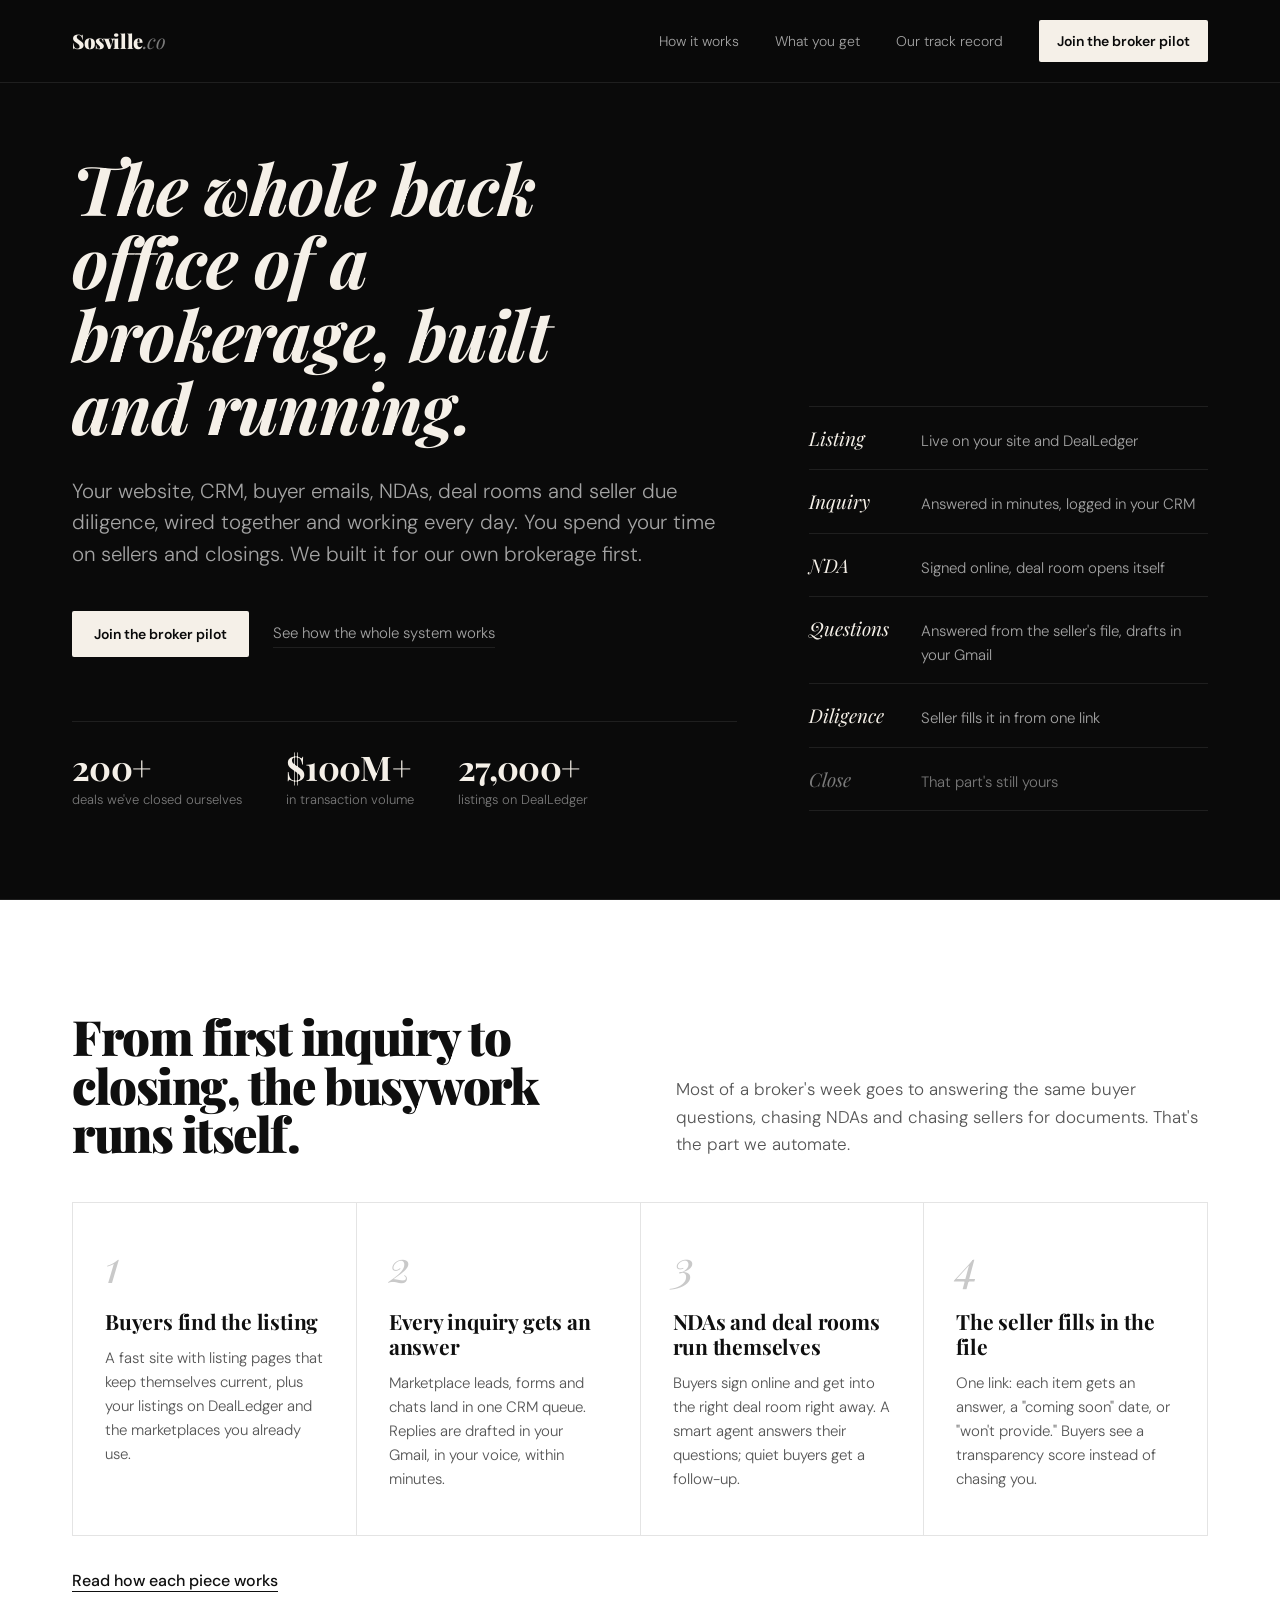
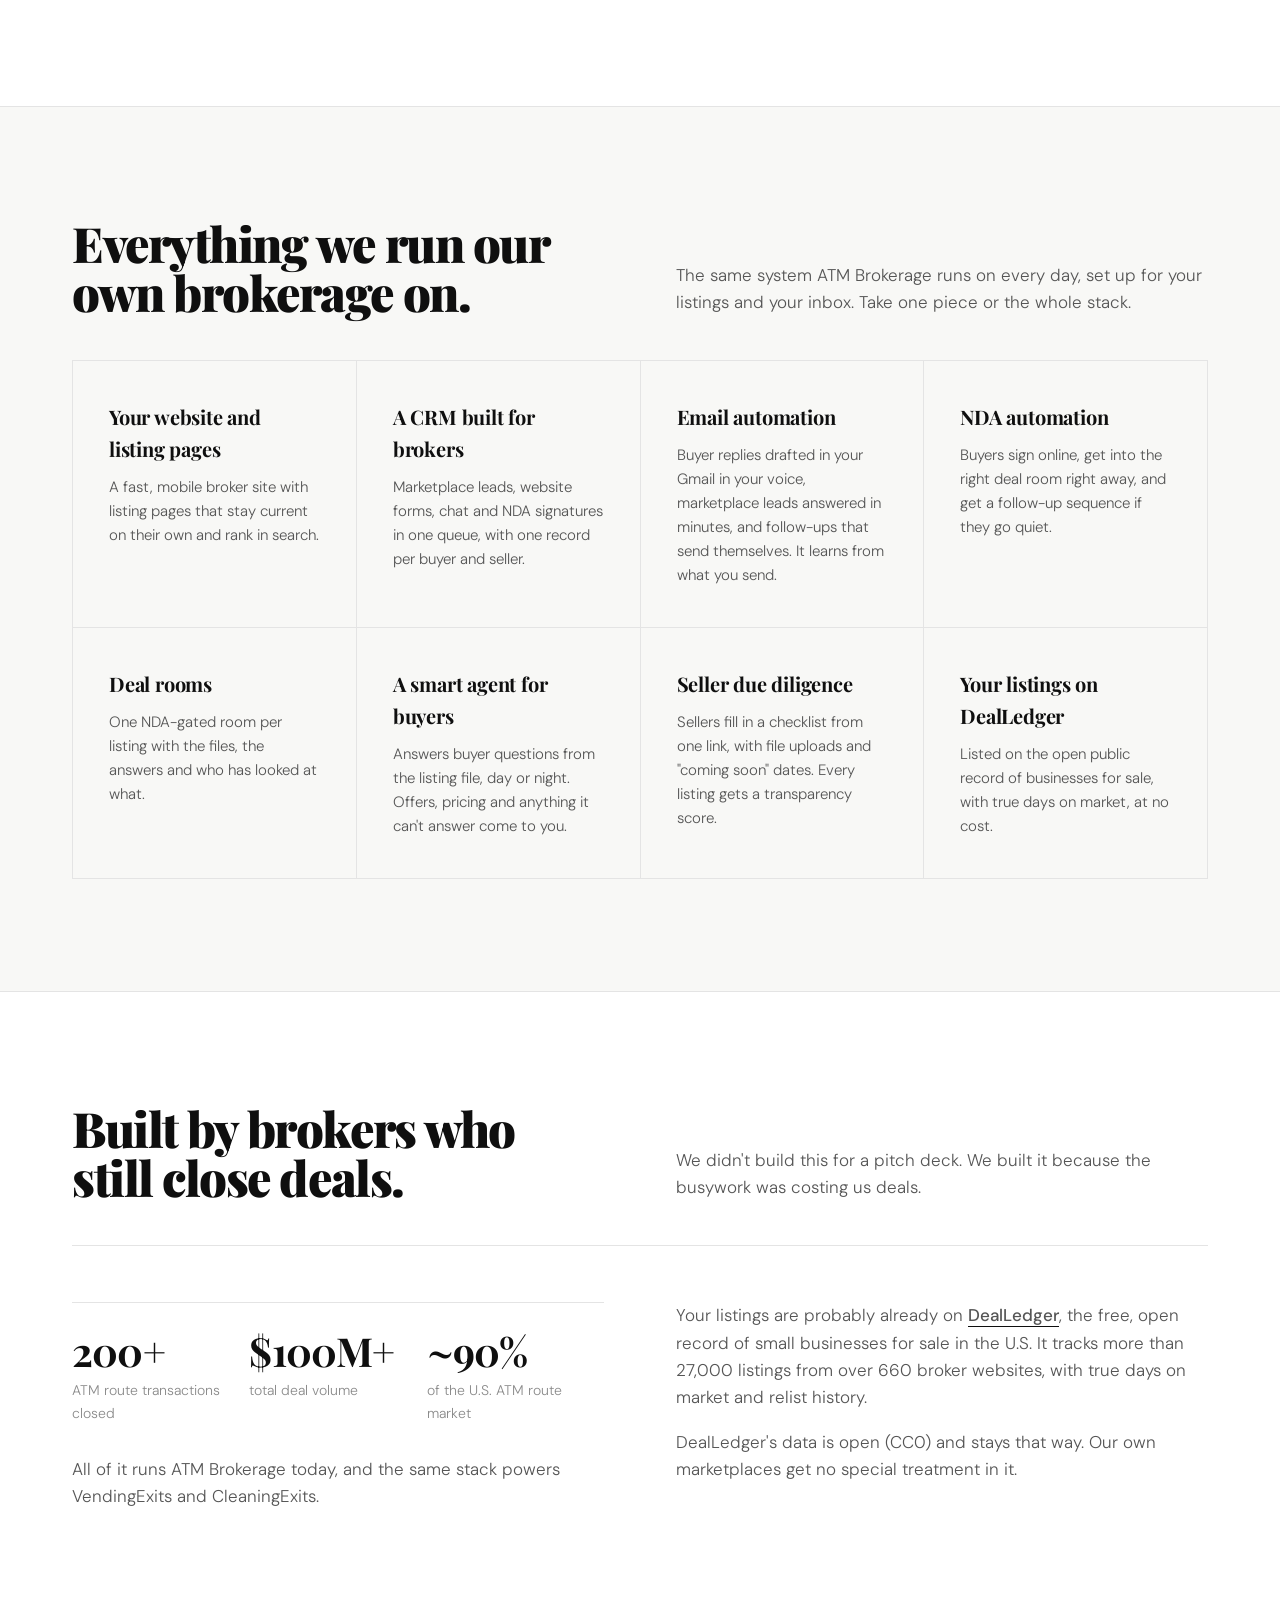
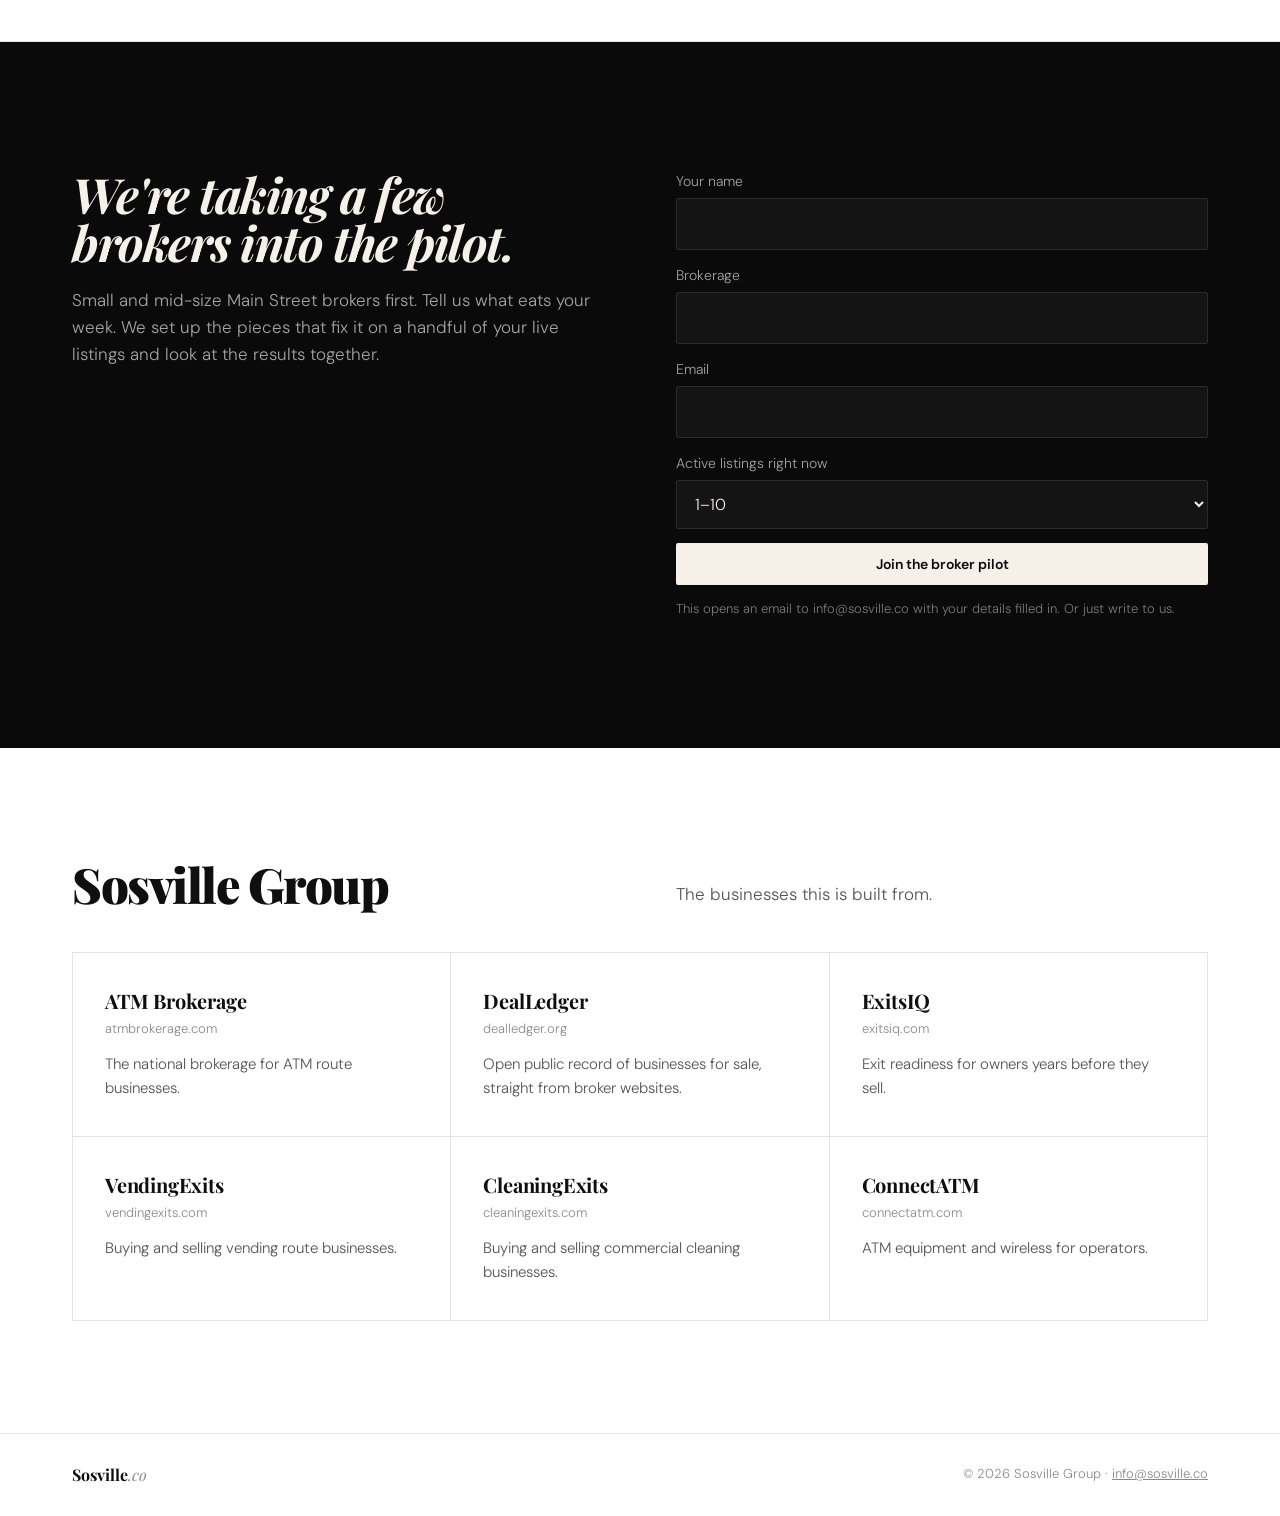
==== index.html @ 661358bc "Add How it works page documenting the full broker system One lead queue, smart email drafts and what" ====
<!DOCTYPE html>
<html lang="en">
<head>
<meta charset="UTF-8">
<meta name="viewport" content="width=device-width, initial-scale=1.0">
<title>Sosville — Brokerage as a service</title>
<meta name="description" content="Websites, CRM, email automation, NDAs, deal rooms, a smart buyer agent and seller due diligence for business brokers. Built and run by the team behind ATM Brokerage.">
<link rel="preconnect" href="https://fonts.googleapis.com">
<link href="https://fonts.googleapis.com/css2?family=Playfair+Display:ital,wght@0,400;0,700;0,900;1,400;1,700&family=DM+Sans:wght@300;400;500;600&display=swap" rel="stylesheet">
<link rel="stylesheet" href="/styles.css">
</head>
<body>
<nav>
  <a class="nav-logo" href="#">Sosville<span>.co</span></a>
  <div class="nav-right">
    <a href="/how-it-works.html">How it works</a>
    <a href="#toolkit">What you get</a>
    <a href="#proof">Our track record</a>
    <a href="#pilot" class="btn btn-light">Join the broker pilot</a>
  </div>
</nav>

<header class="hero">
  <div>
    <h1 class="reveal" id="r1">The whole back office of a brokerage, built and running.</h1>
    <p class="hero-lead reveal" id="r2">Your website, CRM, buyer emails, NDAs, deal rooms and seller due diligence, wired together and working every day. You spend your time on sellers and closings. We built it for our own brokerage first.</p>
    <div class="hero-actions reveal" id="r3">
      <a href="#pilot" class="btn btn-light">Join the broker pilot</a>
      <a href="/how-it-works.html" class="link">See how the whole system works</a>
    </div>
    <div class="hero-proof reveal" id="r4">
      <div><div class="hp-n">200+</div><div class="hp-l">deals we've closed ourselves</div></div>
      <div><div class="hp-n">$100M+</div><div class="hp-l">in transaction volume</div></div>
      <div><div class="hp-n">27,000+</div><div class="hp-l">listings on DealLedger</div></div>
    </div>
  </div>
  <ol class="flow reveal" id="r5" aria-label="What runs on its own, from listing to close">
    <li><span class="flow-k">Listing</span><span class="flow-v">Live on your site and DealLedger</span></li>
    <li><span class="flow-k">Inquiry</span><span class="flow-v">Answered in minutes, logged in your CRM</span></li>
    <li><span class="flow-k">NDA</span><span class="flow-v">Signed online, deal room opens itself</span></li>
    <li><span class="flow-k">Questions</span><span class="flow-v">Answered from the seller's file, drafts in your Gmail</span></li>
    <li><span class="flow-k">Diligence</span><span class="flow-v">Seller fills it in from one link</span></li>
    <li class="flow-you"><span class="flow-k">Close</span><span class="flow-v">That part's still yours</span></li>
  </ol>
</header>

<section id="how" class="sec">
  <div class="sec-head">
    <h2>From first inquiry to closing, the busywork runs itself.</h2>
    <p class="sec-lead">Most of a broker's week goes to answering the same buyer questions, chasing NDAs and chasing sellers for documents. That's the part we automate.</p>
  </div>
  <ol class="steps">
    <li class="step">
      <div class="step-n">1</div>
      <h3>Buyers find the listing</h3>
      <p>A fast site with listing pages that keep themselves current, plus your listings on DealLedger and the marketplaces you already use.</p>
    </li>
    <li class="step">
      <div class="step-n">2</div>
      <h3>Every inquiry gets an answer</h3>
      <p>Marketplace leads, forms and chats land in one CRM queue. Replies are drafted in your Gmail, in your voice, within minutes.</p>
    </li>
    <li class="step">
      <div class="step-n">3</div>
      <h3>NDAs and deal rooms run themselves</h3>
      <p>Buyers sign online and get into the right deal room right away. A smart agent answers their questions; quiet buyers get a follow-up.</p>
    </li>
    <li class="step">
      <div class="step-n">4</div>
      <h3>The seller fills in the file</h3>
      <p>One link: each item gets an answer, a "coming soon" date, or "won't provide." Buyers see a transparency score instead of chasing you.</p>
    </li>
  </ol>
  <p style="margin-top:32px;font-size:16px"><a class="textlink" href="/how-it-works.html">Read how each piece works</a></p>
</section>

<section id="toolkit" class="sec alt">
  <div class="sec-head">
    <h2>Everything we run our own brokerage on.</h2>
    <p class="sec-lead">The same system ATM Brokerage runs on every day, set up for your listings and your inbox. Take one piece or the whole stack.</p>
  </div>
  <div class="kit">
    <div class="kit-item"><h3>Your website and listing pages</h3><p>A fast, mobile broker site with listing pages that stay current on their own and rank in search.</p></div>
    <div class="kit-item"><h3>A CRM built for brokers</h3><p>Marketplace leads, website forms, chat and NDA signatures in one queue, with one record per buyer and seller.</p></div>
    <div class="kit-item"><h3>Email automation</h3><p>Buyer replies drafted in your Gmail in your voice, marketplace leads answered in minutes, and follow-ups that send themselves. It learns from what you send.</p></div>
    <div class="kit-item"><h3>NDA automation</h3><p>Buyers sign online, get into the right deal room right away, and get a follow-up sequence if they go quiet.</p></div>
    <div class="kit-item"><h3>Deal rooms</h3><p>One NDA-gated room per listing with the files, the answers and who has looked at what.</p></div>
    <div class="kit-item"><h3>A smart agent for buyers</h3><p>Answers buyer questions from the listing file, day or night. Offers, pricing and anything it can't answer come to you.</p></div>
    <div class="kit-item"><h3>Seller due diligence</h3><p>Sellers fill in a checklist from one link, with file uploads and "coming soon" dates. Every listing gets a transparency score.</p></div>
    <div class="kit-item"><h3>Your listings on DealLedger</h3><p>Listed on the open public record of businesses for sale, with true days on market, at no cost.</p></div>
  </div>
</section>

<section id="proof" class="sec">
  <div class="sec-head">
    <h2>Built by brokers who still close deals.</h2>
    <p class="sec-lead">We didn't build this for a pitch deck. We built it because the busywork was costing us deals.</p>
  </div>
  <div class="split">
    <div>
      <div class="figures">
        <div class="fig"><div class="fig-n">200+</div><div class="fig-l">ATM route transactions closed</div></div>
        <div class="fig"><div class="fig-n">$100M+</div><div class="fig-l">total deal volume</div></div>
        <div class="fig"><div class="fig-n">~90%</div><div class="fig-l">of the U.S. ATM route market</div></div>
      </div>
      <p class="note">All of it runs ATM Brokerage today, and the same stack powers VendingExits and CleaningExits.</p>
    </div>
    <div>
      <p>Your listings are probably already on <a class="textlink" href="https://dealledger.org" target="_blank" rel="noopener">DealLedger</a>, the free, open record of small businesses for sale in the U.S. It tracks more than 27,000 listings from over 660 broker websites, with true days on market and relist history.</p>
      <p>DealLedger's data is open (CC0) and stays that way. Our own marketplaces get no special treatment in it.</p>
    </div>
  </div>
</section>

<section id="pilot" class="pilot">
  <div class="pilot-grid">
    <div>
      <h2>We're taking a few brokers into the pilot.</h2>
      <p class="sec-lead">Small and mid-size Main Street brokers first. Tell us what eats your week. We set up the pieces that fix it on a handful of your live listings and look at the results together.</p>
    </div>
    <form id="pilot-form">
      <label>Your name<input name="name" autocomplete="name" required></label>
      <label>Brokerage<input name="firm" autocomplete="organization" required></label>
      <label>Email<input name="email" type="email" autocomplete="email" required></label>
      <label>Active listings right now
        <select name="listings"><option>1–10</option><option>11–25</option><option>26–50</option><option>More than 50</option></select>
      </label>
      <button class="btn btn-light" type="submit">Join the broker pilot</button>
      <p class="form-note">This opens an email to info@sosville.co with your details filled in. Or just write to us.</p>
    </form>
  </div>
</section>

<section class="sec" aria-labelledby="plat-h">
  <div class="sec-head">
    <h2 id="plat-h">Sosville Group</h2>
    <p class="sec-lead">The businesses this is built from.</p>
  </div>
  <div class="plats">
    <a class="plat" href="https://atmbrokerage.com" target="_blank" rel="noopener"><div class="plat-name">ATM Brokerage</div><div class="plat-url">atmbrokerage.com</div><p>The national brokerage for ATM route businesses.</p></a>
    <a class="plat" href="https://dealledger.org" target="_blank" rel="noopener"><div class="plat-name">DealLedger</div><div class="plat-url">dealledger.org</div><p>Open public record of businesses for sale, straight from broker websites.</p></a>
    <a class="plat" href="https://www.exitsiq.com" target="_blank" rel="noopener"><div class="plat-name">ExitsIQ</div><div class="plat-url">exitsiq.com</div><p>Exit readiness for owners years before they sell.</p></a>
    <a class="plat" href="https://vendingexits.com" target="_blank" rel="noopener"><div class="plat-name">VendingExits</div><div class="plat-url">vendingexits.com</div><p>Buying and selling vending route businesses.</p></a>
    <a class="plat" href="https://cleaningexits.com" target="_blank" rel="noopener"><div class="plat-name">CleaningExits</div><div class="plat-url">cleaningexits.com</div><p>Buying and selling commercial cleaning businesses.</p></a>
    <a class="plat" href="https://connectatm.com" target="_blank" rel="noopener"><div class="plat-name">ConnectATM</div><div class="plat-url">connectatm.com</div><p>ATM equipment and wireless for operators.</p></a>
  </div>
</section>

<footer>
  <div class="f-l">Sosville<span>.co</span></div>
  <div class="f-r">© 2026 Sosville Group · <a href="mailto:info@sosville.co">info@sosville.co</a></div>
</footer>

<script>
['r1','r2','r3','r4','r5'].forEach(function(id,i){setTimeout(function(){var el=document.getElementById(id);if(el)el.classList.add('on');},120+i*160);});
document.getElementById('pilot-form').addEventListener('submit',function(e){
  e.preventDefault();
  var f=e.target, v=function(n){return (f.elements[n].value||'').trim();};
  var body='Name: '+v('name')+'\nBrokerage: '+v('firm')+'\nEmail: '+v('email')+'\nActive listings: '+v('listings')+'\n';
  window.location.href='mailto:info@sosville.co?subject='+encodeURIComponent('Broker pilot: '+v('firm'))+'&body='+encodeURIComponent(body);
});
</script>
</body>
</html>
---- styles.css ----
*,*::before,*::after{box-sizing:border-box;margin:0;padding:0}
html{scroll-behavior:smooth}
:root{--ink:#0f0f0f;--paper:#ffffff;--off:#f8f8f6;--gray:#8a8a8a;--mid:#555;--line:#e4e4e4;--night:#0A0A0A;--night-line:#1f1f1f;--night-gray:#7a7a7a;--night-mid:#a3a3a3;--night-text:#F5F0E8;--ok:#1f7a4d;--soon:#9a6408;--no:#5f6672}
body{background:var(--paper);color:var(--ink);font-family:'DM Sans',sans-serif;font-weight:300;overflow-x:hidden;line-height:1.6}
a{color:inherit}
:focus-visible{outline:2px solid var(--night-text);outline-offset:3px}
.sec :focus-visible{outline-color:var(--ink)}

/* NAV */
nav{position:fixed;top:0;left:0;right:0;z-index:100;display:flex;justify-content:space-between;align-items:center;padding:20px 72px;background:rgba(10,10,10,.95);backdrop-filter:blur(20px);border-bottom:1px solid var(--night-line)}
.nav-logo{font-family:'Playfair Display',serif;font-weight:900;font-size:20px;letter-spacing:-.02em;color:var(--night-text);text-decoration:none}
.nav-logo span{font-style:italic;font-weight:400;color:var(--night-gray)}
.nav-right{display:flex;gap:36px;align-items:center}
.nav-right a{font-size:14px;color:var(--night-mid);text-decoration:none;transition:color .2s}
.nav-right a:hover{color:var(--night-text)}
.btn{display:inline-block;font-family:'DM Sans',sans-serif;font-weight:600;font-size:14px;text-decoration:none;padding:12px 22px;border-radius:2px;transition:opacity .2s;cursor:pointer;border:none}
.btn:hover{opacity:.8}
.btn-light{background:var(--night-text);color:var(--night)}
.btn-dark{background:var(--ink);color:var(--paper)}
.nav-right .btn{color:var(--night);padding:10px 18px}

/* HERO */
.hero{min-height:100vh;background:var(--night);color:var(--night-text);padding:150px 72px 88px;display:grid;grid-template-columns:minmax(0,1.25fr) minmax(0,.75fr);gap:72px;align-items:end;border-bottom:1px solid var(--night-line)}
.hero h1{font-family:'Playfair Display',serif;font-weight:700;font-style:italic;font-size:clamp(40px,5.4vw,76px);line-height:1.06;letter-spacing:-.015em;max-width:13ch}
.hero-lead{font-size:clamp(17px,1.6vw,21px);color:var(--night-mid);max-width:34em;margin-top:32px;line-height:1.55}
.hero-actions{display:flex;gap:24px;align-items:center;margin-top:40px;flex-wrap:wrap}
.hero-actions .link{font-size:15px;color:var(--night-mid);text-decoration:none;border-bottom:1px solid var(--night-line);padding-bottom:2px}
.hero-actions .link:hover{color:var(--night-text)}
.hero-proof{display:flex;gap:44px;margin-top:64px;padding-top:28px;border-top:1px solid var(--night-line)}
.hp-n{font-family:'Playfair Display',serif;font-weight:700;font-size:34px;line-height:1;letter-spacing:-.02em}
.hp-l{font-size:13px;color:var(--night-gray);margin-top:6px}
.reveal{opacity:0;transform:translateY(12px);transition:opacity .8s ease,transform .8s ease}
.reveal.on{opacity:1;transform:none}


/* FLOW (hero) */
.flow{list-style:none;border-top:1px solid var(--night-line);align-self:end}
.flow li{display:grid;grid-template-columns:96px minmax(0,1fr);gap:16px;padding:16px 0;border-bottom:1px solid var(--night-line);align-items:baseline}
.flow-k{font-family:'Playfair Display',serif;font-style:italic;font-size:19px;color:var(--night-text)}
.flow-v{font-size:15px;color:var(--night-mid)}
.flow-you .flow-k,.flow-you .flow-v{color:var(--night-gray)}


/* SECTIONS */
.sec{padding:112px 72px;border-bottom:1px solid var(--line)}
.sec.alt{background:var(--off)}
.sec-head{display:grid;grid-template-columns:minmax(0,1fr) minmax(0,1fr);gap:72px;align-items:end;padding-bottom:44px;border-bottom:1px solid var(--line)}
h2{font-family:'Playfair Display',serif;font-weight:900;font-size:clamp(34px,3.8vw,56px);line-height:1;letter-spacing:-.03em;max-width:16ch}
.sec-lead{font-size:17px;color:var(--mid);max-width:34em}

/* STEPS (a real sequence) */
.steps{list-style:none;display:grid;grid-template-columns:repeat(4,minmax(0,1fr));border-left:1px solid var(--line)}
.step{padding:40px 32px 44px;border-right:1px solid var(--line);border-bottom:1px solid var(--line)}
.step-n{font-family:'Playfair Display',serif;font-style:italic;font-size:44px;line-height:1;color:#c9c9c9}
.step h3{font-family:'Playfair Display',serif;font-weight:700;font-size:21px;letter-spacing:-.01em;margin:22px 0 12px;line-height:1.2}
.step p{font-size:15px;color:var(--mid)}
.answers{list-style:none;margin-top:16px;display:grid;gap:8px}
.answers li{font-size:14px;display:flex;gap:10px;align-items:baseline}
.dot{flex:none;width:9px;height:9px;border-radius:50%;transform:translateY(1px)}

/* TOOLKIT */
.kit{display:grid;grid-template-columns:repeat(4,minmax(0,1fr));border-left:1px solid var(--line)}
.kit-item{padding:40px 36px;border-right:1px solid var(--line);border-bottom:1px solid var(--line)}
.kit-item h3{font-family:'Playfair Display',serif;font-weight:700;font-size:20px;letter-spacing:-.01em;margin-bottom:10px}
.kit-item p{font-size:15px;color:var(--mid)}

/* PROOF + DEALLEDGER */
.split{display:grid;grid-template-columns:minmax(0,1fr) minmax(0,1fr);gap:72px;align-items:start;margin-top:56px}
.split p{font-size:17px;color:var(--mid);margin-bottom:18px;max-width:34em}
.figures{display:grid;grid-template-columns:repeat(3,minmax(0,1fr));border-top:1px solid var(--line)}
.fig{padding:28px 0 4px}
.fig-n{font-family:'Playfair Display',serif;font-weight:700;font-size:40px;line-height:1;letter-spacing:-.02em}
.fig-l{font-size:14px;color:var(--gray);margin-top:8px;padding-right:16px}
.note{font-size:14px;color:var(--gray);margin-top:28px;max-width:34em}
.textlink{font-weight:500;border-bottom:1px solid var(--ink);text-decoration:none}

/* PILOT */
.pilot{padding:128px 72px;background:var(--night);color:var(--night-text)}
.pilot h2{color:var(--night-text);font-style:italic;font-weight:700;max-width:18ch}
.pilot .sec-lead{color:var(--night-mid);margin-top:20px}
.pilot-grid{display:grid;grid-template-columns:minmax(0,1fr) minmax(0,1fr);gap:72px;align-items:start}
form{display:grid;gap:14px}
label{font-size:14px;color:var(--night-mid);display:grid;gap:6px}
input,select{font:inherit;font-size:16px;color:var(--night-text);background:#141414;border:1px solid #2c2c2c;border-radius:2px;padding:12px 14px}
input:focus,select:focus{border-color:var(--night-text);outline:none}
.form-note{font-size:13px;color:var(--night-gray)}

/* PLATFORMS */
.plats{display:grid;grid-template-columns:repeat(3,minmax(0,1fr));border-left:1px solid var(--line);margin-top:0}
.plat{display:block;padding:32px 32px 36px;border-right:1px solid var(--line);border-bottom:1px solid var(--line);text-decoration:none;transition:background .2s}
.plat:hover{background:var(--off)}
.plat-name{font-family:'Playfair Display',serif;font-weight:700;font-size:20px;letter-spacing:-.01em}
.plat-url{font-size:13px;color:var(--gray);margin:2px 0 12px}
.plat p{font-size:15px;color:var(--mid)}

footer{padding:28px 72px;display:flex;justify-content:space-between;align-items:center;gap:16px}
.f-l{font-family:'Playfair Display',serif;font-weight:700;font-size:16px}
.f-l span{font-style:italic;font-weight:400;color:var(--gray)}
.f-r{font-size:13px;color:var(--gray)}

@media (prefers-reduced-motion: reduce){.reveal{opacity:1;transform:none;transition:none}html{scroll-behavior:auto}}
@media(max-width:1024px){
  nav{padding:14px 20px}
  .nav-right a:not(.btn){display:none}
  .hero{grid-template-columns:1fr;padding:116px 20px 64px;gap:56px}
  .hero-proof{gap:28px;flex-wrap:wrap}
  .sec,.pilot{padding:80px 20px}
  .sec-head,.split,.pilot-grid{grid-template-columns:1fr;gap:24px}
  .steps{grid-template-columns:1fr 1fr}
  .kit{grid-template-columns:1fr 1fr}
  .plats{grid-template-columns:1fr}
  .figures{grid-template-columns:1fr 1fr 1fr}
  footer{flex-direction:column;padding:24px 20px;text-align:center}
}
@media(max-width:600px){.steps,.kit{grid-template-columns:1fr}.figures{grid-template-columns:1fr}.fig-n{font-size:34px}}

/* HOW IT WORKS PAGE */
.page-head{background:var(--night);color:var(--night-text);padding:150px 72px 80px;border-bottom:1px solid var(--night-line)}
.page-head h1{font-family:'Playfair Display',serif;font-weight:700;font-style:italic;font-size:clamp(38px,4.8vw,64px);line-height:1.08;letter-spacing:-.015em;max-width:18ch}
.page-head .hero-lead{max-width:38em}
.toc{list-style:none;display:flex;flex-wrap:wrap;gap:10px 28px;margin-top:40px;padding-top:24px;border-top:1px solid var(--night-line)}
.toc a{font-size:15px;color:var(--night-mid);text-decoration:none}
.toc a:hover{color:var(--night-text)}
.part{display:grid;grid-template-columns:minmax(0,.8fr) minmax(0,1.2fr);gap:72px;padding:72px 72px;border-bottom:1px solid var(--line)}
.part:nth-of-type(even){background:var(--off)}
.part-n{font-family:'Playfair Display',serif;font-style:italic;font-size:44px;line-height:1;color:#c9c9c9}
.part h2{font-size:clamp(28px,2.8vw,40px);margin-top:16px;max-width:14ch}
.part-sum{font-size:17px;color:var(--mid);margin-top:18px;max-width:28em}
.part-body p{font-size:16px;color:var(--mid);margin-bottom:16px;max-width:38em}
.part-body h3{font-family:'Playfair Display',serif;font-weight:700;font-size:19px;margin:28px 0 10px}
.part-body ul{list-style:none;margin-bottom:16px;max-width:38em}
.part-body li{font-size:16px;color:var(--mid);padding:9px 0 9px 20px;border-bottom:1px solid var(--line);position:relative}
.part-body li::before{content:'';position:absolute;left:0;top:19px;width:7px;height:1px;background:var(--ink)}
.part-body b{font-weight:600;color:var(--ink)}
.tag-next{font-size:12px;font-weight:600;border:1px solid var(--line);padding:2px 8px;border-radius:2px;margin-left:6px;color:var(--mid);white-space:nowrap}
.keep{background:var(--night);color:var(--night-text);padding:96px 72px}
.keep h2{color:var(--night-text);font-style:italic;font-weight:700}
.keep ul{list-style:none;display:grid;grid-template-columns:repeat(4,minmax(0,1fr));margin-top:40px;border-top:1px solid var(--night-line)}
.keep li{padding:20px 20px 0 0;font-size:17px;color:var(--night-mid)}
.keep li b{display:block;font-family:'Playfair Display',serif;font-size:21px;color:var(--night-text);font-weight:700;margin-bottom:6px}
@media(max-width:1024px){
  .page-head{padding:116px 20px 56px}
  .part{grid-template-columns:1fr;gap:20px;padding:56px 20px}
  .keep{padding:72px 20px}
  .keep ul{grid-template-columns:1fr 1fr;gap:16px}
}
@media(max-width:600px){.keep ul{grid-template-columns:1fr}}
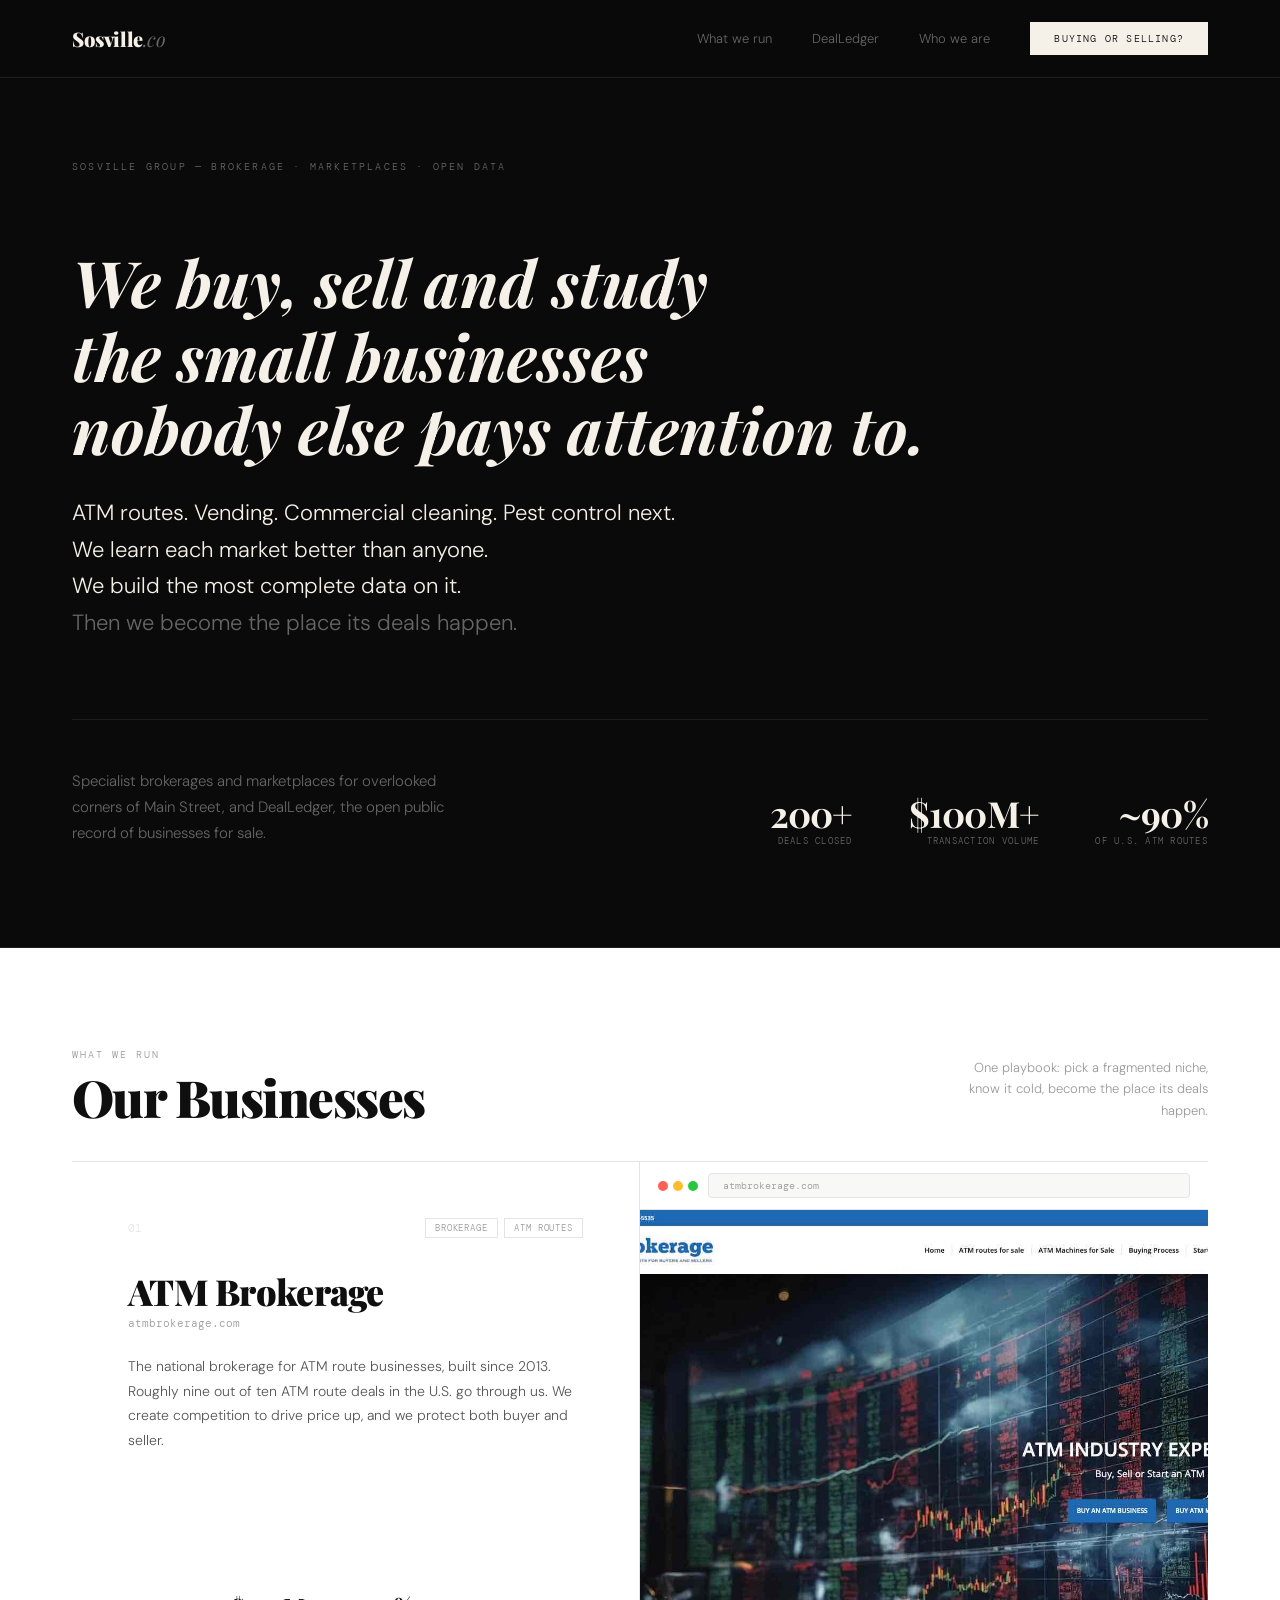
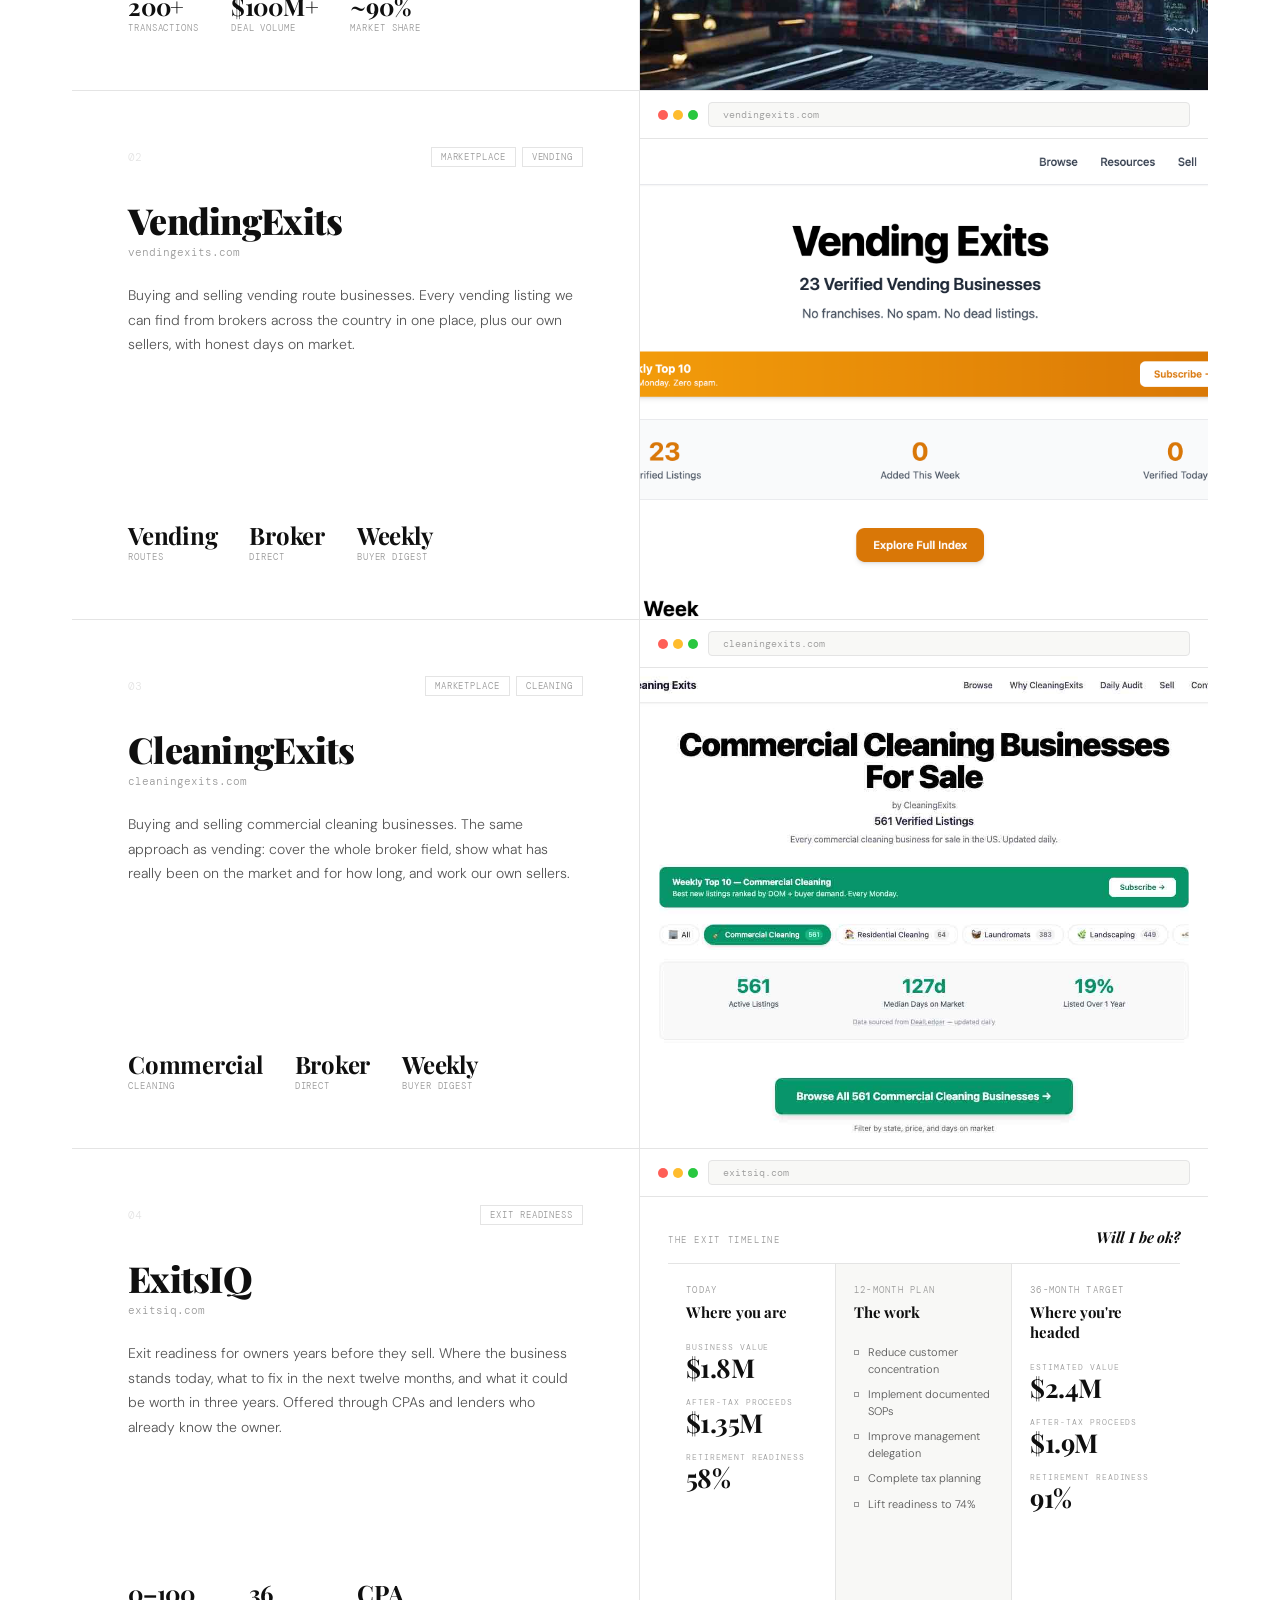
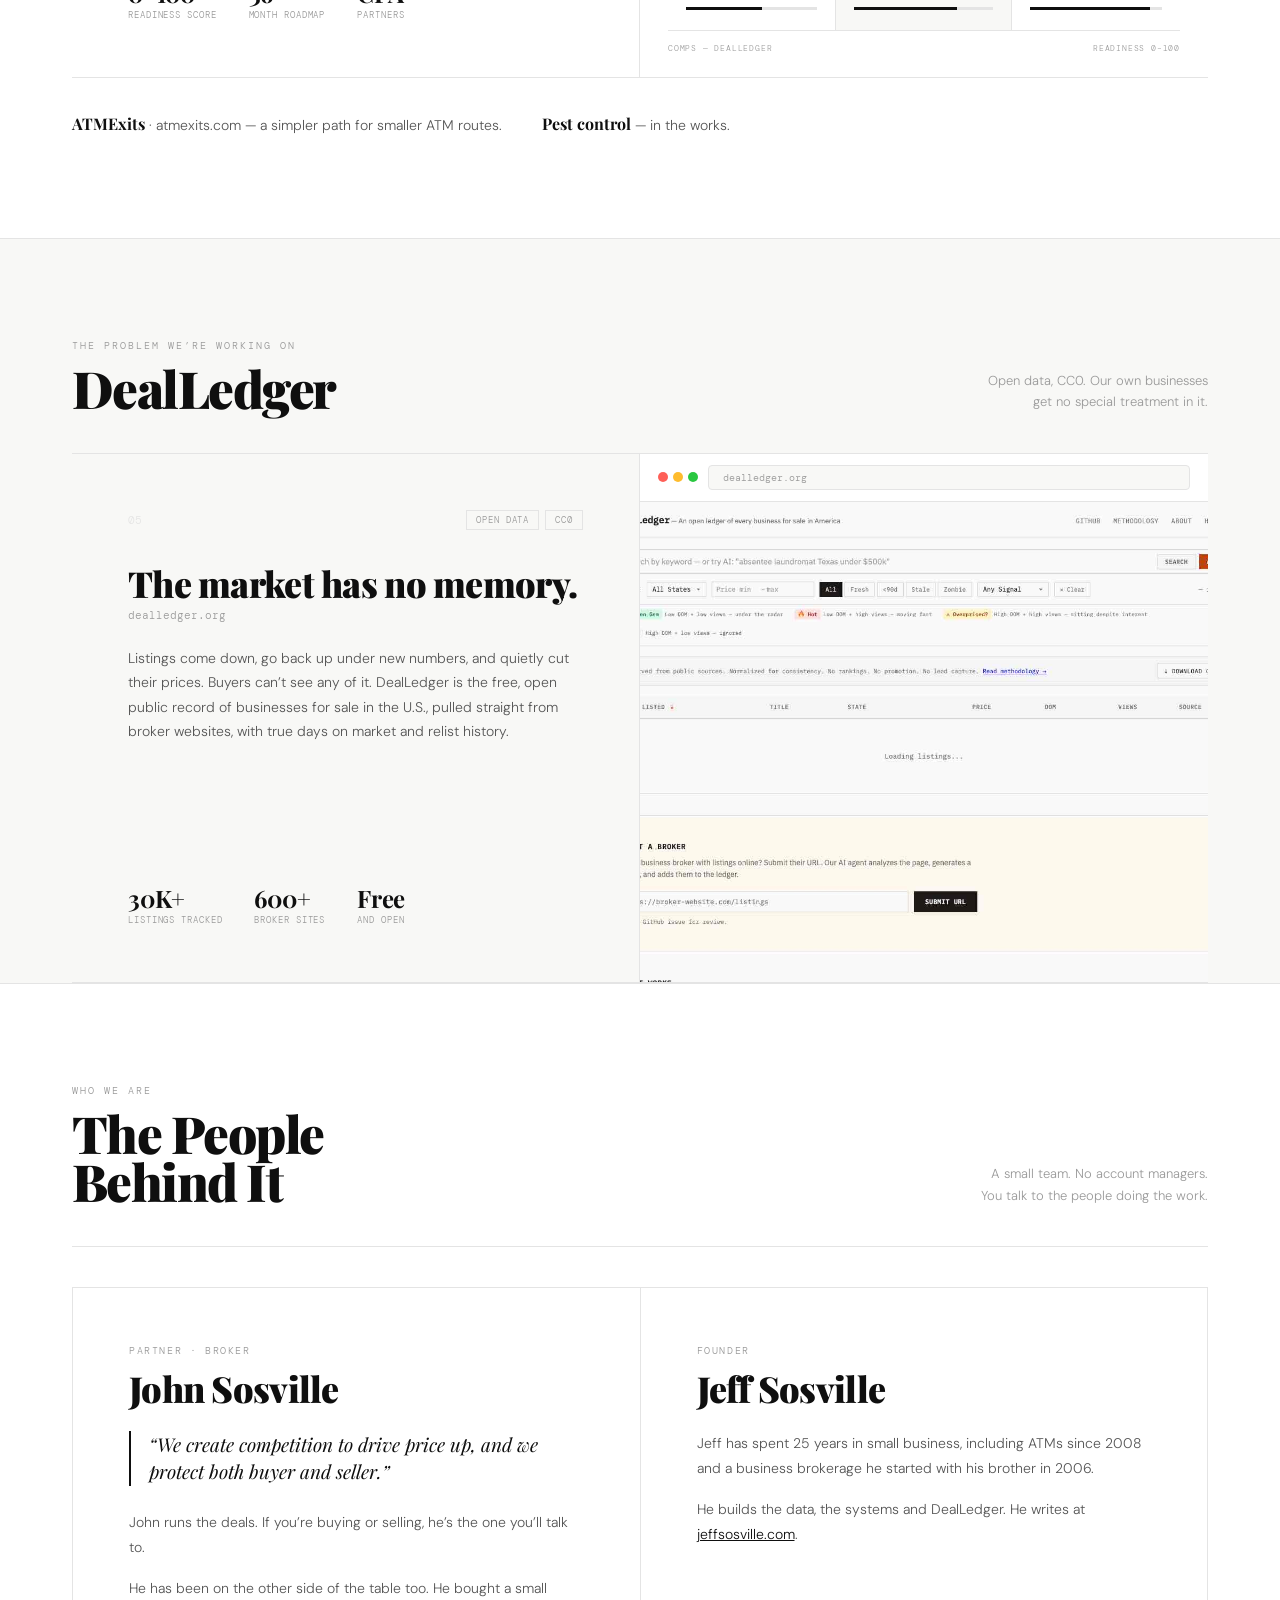
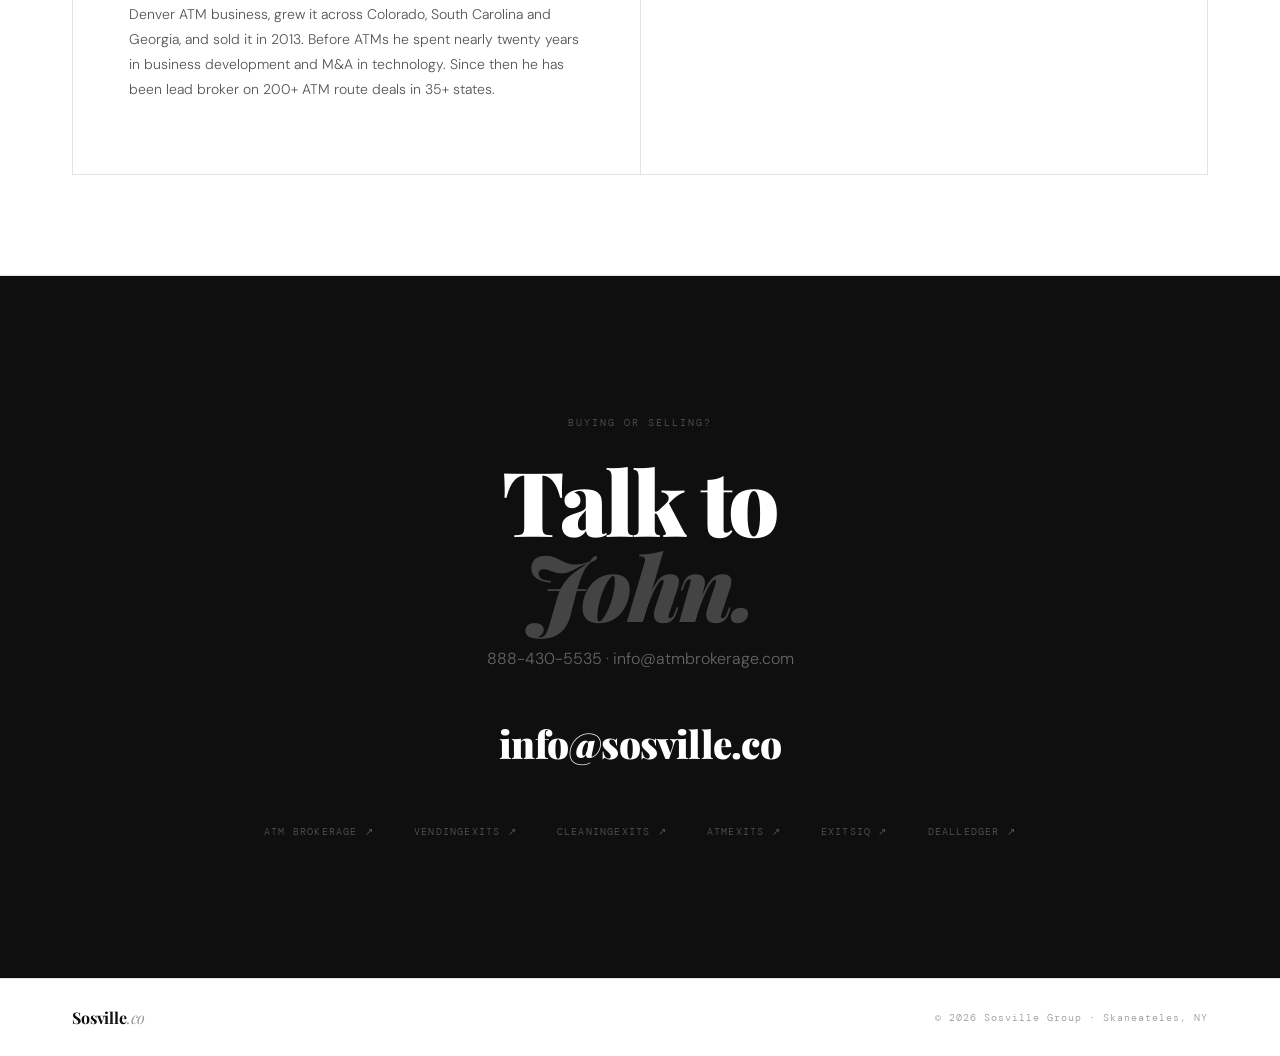
==== commit 812281cd: "Rework sosville.co as the Sosville Group company site in the original screenshot design Drops the br" ====
--- a/index.html
+++ b/index.html
@@ -3,161 +3,505 @@
 <head>
 <meta charset="UTF-8">
 <meta name="viewport" content="width=device-width, initial-scale=1.0">
-<title>Sosville — Brokerage as a service</title>
-<meta name="description" content="Websites, CRM, email automation, NDAs, deal rooms, a smart buyer agent and seller due diligence for business brokers. Built and run by the team behind ATM Brokerage.">
+<title>Sosville Group</title>
+<meta name="description" content="Sosville Group runs specialist brokerages and marketplaces for overlooked corners of Main Street, and DealLedger, the open public record of businesses for sale.">
 <link rel="preconnect" href="https://fonts.googleapis.com">
-<link href="https://fonts.googleapis.com/css2?family=Playfair+Display:ital,wght@0,400;0,700;0,900;1,400;1,700&family=DM+Sans:wght@300;400;500;600&display=swap" rel="stylesheet">
-<link rel="stylesheet" href="/styles.css">
+<link href="https://fonts.googleapis.com/css2?family=Playfair+Display:ital,wght@0,400;0,700;0,900;1,400;1,700&family=DM+Sans:wght@300;400;500&family=DM+Mono:wght@400;500&display=swap" rel="stylesheet">
+<style>
+*,*::before,*::after{box-sizing:border-box;margin:0;padding:0}
+html{scroll-behavior:smooth}
+:root{--black:#0f0f0f;--white:#ffffff;--off:#f8f8f6;--gray:#999;--mid:#555;--line:#e4e4e4;--hero-bg:#0A0A0A;--hero-line:#1f1f1f;--hero-gray:#666;--hero-mid:#999;--hero-text:#F5F0E8}
+body{background:var(--white);color:var(--black);font-family:'DM Sans',sans-serif;font-weight:300;overflow-x:hidden}
+
+/* NAV */
+nav{position:fixed;top:0;left:0;right:0;z-index:100;display:flex;justify-content:space-between;align-items:center;padding:22px 72px;background:rgba(10,10,10,.95);backdrop-filter:blur(20px);border-bottom:1px solid var(--hero-line)}
+.nav-logo{font-family:'Playfair Display',serif;font-weight:900;font-size:20px;letter-spacing:-.02em;color:var(--hero-text);text-decoration:none}
+.nav-logo span{font-style:italic;font-weight:400;color:var(--hero-gray)}
+.nav-right{display:flex;gap:40px;align-items:center}
+.nav-right a{font-family:'DM Sans',sans-serif;font-size:13px;color:var(--hero-gray);text-decoration:none;transition:color .2s}
+.nav-right a:hover{color:var(--hero-text)}
+.nav-cta{font-family:'DM Mono',monospace!important;font-size:10px!important;letter-spacing:.12em!important;text-transform:uppercase!important;background:var(--hero-text)!important;color:var(--hero-bg)!important;padding:10px 24px!important;transition:opacity .2s!important}
+.nav-cta:hover{opacity:.7!important}
+
+/* HERO — dark, full viewport */
+.hero{
+  min-height:100vh;
+  background:var(--hero-bg);
+  color:var(--hero-text);
+  padding:160px 72px 100px;
+  display:flex;
+  flex-direction:column;
+  justify-content:flex-end;
+  position:relative;
+  border-bottom:1px solid var(--hero-line);
+}
+
+.hero-eyebrow{
+  font-family:'DM Mono',monospace;
+  font-size:10px;
+  letter-spacing:.22em;
+  text-transform:uppercase;
+  color:var(--hero-gray);
+  margin-bottom:72px;
+}
+
+.hero-lines{
+  margin-bottom:80px;
+}
+
+.hero-line-1{
+  font-family:'Playfair Display',serif;
+  font-weight:700;
+  font-style:italic;
+  font-size:clamp(36px,5vw,64px);
+  line-height:1.15;
+  color:var(--hero-text);
+  margin-bottom:32px;
+  opacity:0;
+  transform:translateY(14px);
+  transition:opacity .7s ease, transform .7s ease;
+}
+.hero-line-1.on{opacity:1;transform:none}
+
+.hero-sublines{
+  display:flex;
+  flex-direction:column;
+  gap:6px;
+}
+
+.hero-sub{
+  font-family:'DM Sans',sans-serif;
+  font-weight:300;
+  font-size:clamp(15px,1.8vw,22px);
+  color:var(--hero-mid);
+  line-height:1.4;
+  opacity:0;
+  transform:translateY(10px);
+  transition:opacity .6s ease, transform .6s ease;
+}
+.hero-sub.on{opacity:1;transform:none}
+.hero-sub.accent{color:var(--hero-text)}
+.hero-sub.dim{color:var(--hero-gray)}
+
+.hero-bottom{
+  display:flex;
+  justify-content:space-between;
+  align-items:flex-end;
+  padding-top:48px;
+  border-top:1px solid var(--hero-line);
+  opacity:0;
+  transition:opacity .8s ease .6s;
+}
+.hero-bottom.on{opacity:1}
+
+.hero-tagline{
+  font-size:15px;
+  line-height:1.75;
+  color:var(--hero-gray);
+  max-width:400px;
+}
+
+.hero-stats{display:flex;gap:56px}
+.hs{text-align:right}
+.hs-n{font-family:'Playfair Display',serif;font-weight:700;font-size:36px;line-height:1;letter-spacing:-.02em;color:var(--hero-text)}
+.hs-l{font-family:'DM Mono',monospace;font-size:9px;letter-spacing:.14em;text-transform:uppercase;color:var(--hero-gray);margin-top:4px}
+
+/* SECTIONS */
+.sec{padding:100px 72px}
+.sec-border{border-bottom:1px solid var(--line)}
+.sec-head{display:flex;justify-content:space-between;align-items:flex-end;padding-bottom:40px;border-bottom:1px solid var(--line)}
+.sec-label{font-family:'DM Mono',monospace;font-size:10px;letter-spacing:.2em;text-transform:uppercase;color:var(--gray);margin-bottom:12px}
+h2{font-family:'Playfair Display',serif;font-weight:900;font-size:clamp(36px,4vw,60px);line-height:.95;letter-spacing:-.03em}
+.sec-note{font-size:13px;color:var(--gray);max-width:240px;text-align:right;line-height:1.65}
+
+/* PROJECTS */
+.project{display:grid;grid-template-columns:1fr 1fr;border-bottom:1px solid var(--line);text-decoration:none;color:inherit;transition:background .2s}
+.project:hover{background:var(--off)}
+.p-info{padding:56px;border-right:1px solid var(--line);display:flex;flex-direction:column}
+.p-top{display:flex;justify-content:space-between;align-items:center;margin-bottom:36px}
+.p-num{font-family:'DM Mono',monospace;font-size:11px;color:var(--line)}
+.p-tags{display:flex;gap:6px}
+.p-tag{font-family:'DM Mono',monospace;font-size:9px;letter-spacing:.1em;text-transform:uppercase;border:1px solid var(--line);color:var(--gray);padding:3px 9px}
+.p-name{font-family:'Playfair Display',serif;font-weight:900;font-size:clamp(28px,2.8vw,44px);line-height:1;letter-spacing:-.02em;margin-bottom:6px}
+.p-url{font-family:'DM Mono',monospace;font-size:11px;color:var(--gray);margin-bottom:24px}
+.p-desc{font-size:14px;line-height:1.75;color:var(--mid);flex:1;margin-bottom:40px}
+.p-metrics{display:flex;gap:32px;margin-top:auto}
+.pm-n{font-family:'Playfair Display',serif;font-weight:700;font-size:24px;line-height:1;letter-spacing:-.01em}
+.pm-l{font-family:'DM Mono',monospace;font-size:9px;letter-spacing:.1em;text-transform:uppercase;color:var(--gray);margin-top:4px}
+
+/* SCREEN MOCKUP */
+.p-screen{background:var(--off);overflow:hidden;display:flex;flex-direction:column}
+.b-chrome{background:var(--white);border-bottom:1px solid var(--line);padding:11px 18px;display:flex;align-items:center;gap:10px;flex-shrink:0}
+.b-dots{display:flex;gap:5px}
+.bd{width:10px;height:10px;border-radius:50%}
+.bd-r{background:#fe5f57}.bd-y{background:#febc2e}.bd-g{background:#29c740}
+.b-addr{background:var(--off);border:1px solid var(--line);border-radius:4px;padding:5px 14px;font-family:'DM Mono',monospace;font-size:10px;color:var(--gray);flex:1}
+.p-screenshot{width:100%;flex:1;min-height:480px;object-fit:cover;object-position:top center;display:block;transition:transform 6s ease}
+.project:hover .p-screenshot{transform:translateY(-8%)}
+
+/* EXITSIQ MOCK UI */
+.iq{flex:1;min-height:480px;background:var(--white);padding:30px 28px 24px;display:flex;flex-direction:column}
+.iq-head{display:flex;justify-content:space-between;align-items:baseline;padding-bottom:16px;border-bottom:1px solid var(--line);margin-bottom:0}
+.iq-eyebrow{font-family:'DM Mono',monospace;font-size:9px;letter-spacing:.18em;text-transform:uppercase;color:var(--gray)}
+.iq-head-title{font-family:'Playfair Display',serif;font-weight:700;font-style:italic;font-size:15px;letter-spacing:-.01em;color:var(--black)}
+.iq-cols{display:grid;grid-template-columns:1fr 1.05fr 1fr;flex:1}
+.iq-col{padding:20px 18px;border-right:1px solid var(--line);display:flex;flex-direction:column}
+.iq-col:last-child{border-right:none}
+.iq-col.mid{background:var(--off)}
+.iq-when{font-family:'DM Mono',monospace;font-size:9px;letter-spacing:.14em;text-transform:uppercase;color:var(--gray);margin-bottom:6px}
+.iq-h{font-family:'Playfair Display',serif;font-weight:700;font-size:15px;letter-spacing:-.01em;margin-bottom:20px;color:var(--black)}
+.iq-stat{margin-bottom:16px}
+.iq-sl{font-family:'DM Mono',monospace;font-size:8px;letter-spacing:.12em;text-transform:uppercase;color:var(--gray);margin-bottom:3px}
+.iq-sv{font-family:'Playfair Display',serif;font-weight:700;font-size:26px;line-height:1;letter-spacing:-.02em;color:var(--black)}
+.iq-col.tgt .iq-sv{color:var(--black)}
+.iq-list{list-style:none;margin-top:2px}
+.iq-list li{font-size:11px;line-height:1.5;color:var(--mid);padding-left:14px;position:relative;margin-bottom:9px}
+.iq-list li::before{content:'';position:absolute;left:0;top:6px;width:5px;height:5px;border:1px solid var(--gray)}
+.iq-bar{margin-top:auto;padding-top:14px}
+.iq-track{height:3px;background:var(--line);position:relative;overflow:hidden}
+.iq-fill{position:absolute;left:0;top:0;bottom:0;background:var(--black)}
+.iq-foot{border-top:1px solid var(--line);padding-top:12px;display:flex;justify-content:space-between;align-items:center;font-family:'DM Mono',monospace;font-size:8px;letter-spacing:.1em;text-transform:uppercase;color:var(--gray)}
+
+/* SERVICES */
+.svc-grid{display:grid;grid-template-columns:repeat(3,1fr);border-left:1px solid var(--line)}
+.svc{border-right:1px solid var(--line);border-bottom:1px solid var(--line);padding:44px 40px;transition:background .2s}
+.svc:hover{background:var(--off)}
+.svc-n{font-family:'DM Mono',monospace;font-size:10px;color:var(--line);margin-bottom:20px}
+.svc-title{font-family:'Playfair Display',serif;font-weight:700;font-size:18px;letter-spacing:-.01em;margin-bottom:12px}
+.svc-desc{font-size:13px;line-height:1.7;color:var(--gray)}
+
+/* CTA */
+.cta{padding:140px 72px;background:var(--black);color:var(--white);text-align:center}
+.cta .sec-label{color:#555}
+.cta h2{font-size:clamp(52px,7vw,108px);color:var(--white);margin-bottom:20px}
+.cta h2 em{color:#444}
+.cta-sub{font-size:16px;color:#666;margin-bottom:48px}
+.cta-email{display:block;font-family:'Playfair Display',serif;font-weight:900;font-size:clamp(22px,3vw,44px);color:var(--white);text-decoration:none;letter-spacing:-.02em;margin-bottom:56px;transition:opacity .2s}
+.cta-email:hover{opacity:.5}
+.cta-row{display:flex;justify-content:center;gap:40px;flex-wrap:wrap}
+.cta-link{font-family:'DM Mono',monospace;font-size:10px;letter-spacing:.12em;text-transform:uppercase;color:#555;text-decoration:none;transition:color .2s}
+.cta-link:hover{color:var(--white)}
+
+/* FOOTER */
+footer{padding:28px 72px;display:flex;justify-content:space-between;align-items:center;border-top:1px solid var(--line)}
+.f-l{font-family:'Playfair Display',serif;font-weight:700;font-size:16px;letter-spacing:-.01em}
+.f-l span{font-style:italic;font-weight:400;color:var(--gray)}
+.f-r{font-family:'DM Mono',monospace;font-size:10px;color:var(--gray);letter-spacing:.1em}
+
+
+/* PEOPLE */
+.people{display:grid;grid-template-columns:1fr 1fr;border-left:1px solid var(--line);border-top:1px solid var(--line);margin-top:40px}
+.person{border-right:1px solid var(--line);border-bottom:1px solid var(--line);padding:56px}
+.person-role{font-family:'DM Mono',monospace;font-size:10px;letter-spacing:.16em;text-transform:uppercase;color:var(--gray);margin-bottom:14px}
+.person-name{font-family:'Playfair Display',serif;font-weight:900;font-size:clamp(28px,2.8vw,40px);letter-spacing:-.02em;line-height:1;margin-bottom:24px}
+.person p{font-size:14px;line-height:1.8;color:var(--mid);margin-bottom:16px}
+.person blockquote{font-family:'Playfair Display',serif;font-style:italic;font-size:19px;line-height:1.45;color:var(--black);border-left:2px solid var(--black);padding-left:18px;margin:8px 0 24px}
+.person a{color:var(--black)}
+.also{display:flex;gap:40px;flex-wrap:wrap;padding:32px 0 0;font-size:14px;color:var(--mid);line-height:1.7}
+.also b{font-family:'Playfair Display',serif;font-weight:700;color:var(--black);font-size:16px}
+@media(max-width:1024px){.people{grid-template-columns:1fr}.person{padding:36px 24px}}
+
+/* REVEAL */
+.r{opacity:0;transform:translateY(20px);transition:opacity .6s ease,transform .6s ease}
+.r.on{opacity:1;transform:none}
+
+/* RESPONSIVE */
+@media(max-width:1024px){
+  nav{padding:16px 24px}
+  .nav-right a:not(.nav-cta){display:none}
+  .hero{padding:120px 24px 64px}
+  .hero-bottom{flex-direction:column;gap:32px;align-items:flex-start}
+  .hero-stats{gap:24px}
+  .hs{text-align:left}
+  .sec{padding:72px 24px}
+  .sec-head{flex-direction:column;align-items:flex-start;gap:12px}
+  .sec-note{text-align:left;max-width:100%}
+  .project{grid-template-columns:minmax(0,1fr)}
+  .p-metrics{flex-wrap:wrap;gap:20px}
+  .p-info{border-right:none;border-bottom:1px solid var(--line);padding:36px 24px}
+  .p-screenshot{min-height:220px}
+  .iq{min-height:0;padding:22px 20px 18px}
+  .iq-cols{grid-template-columns:1fr}
+  .iq-col{border-right:none;border-bottom:1px solid var(--line);padding:18px 0}
+  .iq-col:last-child{border-bottom:none}
+  .iq-col.mid{background:transparent}
+  .svc-grid{grid-template-columns:1fr}
+  .cta{padding:100px 24px}
+  footer{flex-direction:column;gap:10px;padding:24px;text-align:center}
+}
+</style>
 </head>
 <body>
+
 <nav>
   <a class="nav-logo" href="#">Sosville<span>.co</span></a>
   <div class="nav-right">
-    <a href="/how-it-works.html">How it works</a>
-    <a href="#toolkit">What you get</a>
-    <a href="#proof">Our track record</a>
-    <a href="#pilot" class="btn btn-light">Join the broker pilot</a>
+    <a href="#work">What we run</a>
+    <a href="#dealledger">DealLedger</a>
+    <a href="#team">Who we are</a>
+    <a href="#contact" class="nav-cta">Buying or selling?</a>
   </div>
 </nav>
 
-<header class="hero">
-  <div>
-    <h1 class="reveal" id="r1">The whole back office of a brokerage, built and running.</h1>
-    <p class="hero-lead reveal" id="r2">Your website, CRM, buyer emails, NDAs, deal rooms and seller due diligence, wired together and working every day. You spend your time on sellers and closings. We built it for our own brokerage first.</p>
-    <div class="hero-actions reveal" id="r3">
-      <a href="#pilot" class="btn btn-light">Join the broker pilot</a>
-      <a href="/how-it-works.html" class="link">See how the whole system works</a>
-    </div>
-    <div class="hero-proof reveal" id="r4">
-      <div><div class="hp-n">200+</div><div class="hp-l">deals we've closed ourselves</div></div>
-      <div><div class="hp-n">$100M+</div><div class="hp-l">in transaction volume</div></div>
-      <div><div class="hp-n">27,000+</div><div class="hp-l">listings on DealLedger</div></div>
-    </div>
-  </div>
-  <ol class="flow reveal" id="r5" aria-label="What runs on its own, from listing to close">
-    <li><span class="flow-k">Listing</span><span class="flow-v">Live on your site and DealLedger</span></li>
-    <li><span class="flow-k">Inquiry</span><span class="flow-v">Answered in minutes, logged in your CRM</span></li>
-    <li><span class="flow-k">NDA</span><span class="flow-v">Signed online, deal room opens itself</span></li>
-    <li><span class="flow-k">Questions</span><span class="flow-v">Answered from the seller's file, drafts in your Gmail</span></li>
-    <li><span class="flow-k">Diligence</span><span class="flow-v">Seller fills it in from one link</span></li>
-    <li class="flow-you"><span class="flow-k">Close</span><span class="flow-v">That part's still yours</span></li>
-  </ol>
-</header>
-
-<section id="how" class="sec">
-  <div class="sec-head">
-    <h2>From first inquiry to closing, the busywork runs itself.</h2>
-    <p class="sec-lead">Most of a broker's week goes to answering the same buyer questions, chasing NDAs and chasing sellers for documents. That's the part we automate.</p>
-  </div>
-  <ol class="steps">
-    <li class="step">
-      <div class="step-n">1</div>
-      <h3>Buyers find the listing</h3>
-      <p>A fast site with listing pages that keep themselves current, plus your listings on DealLedger and the marketplaces you already use.</p>
-    </li>
-    <li class="step">
-      <div class="step-n">2</div>
-      <h3>Every inquiry gets an answer</h3>
-      <p>Marketplace leads, forms and chats land in one CRM queue. Replies are drafted in your Gmail, in your voice, within minutes.</p>
-    </li>
-    <li class="step">
-      <div class="step-n">3</div>
-      <h3>NDAs and deal rooms run themselves</h3>
-      <p>Buyers sign online and get into the right deal room right away. A smart agent answers their questions; quiet buyers get a follow-up.</p>
-    </li>
-    <li class="step">
-      <div class="step-n">4</div>
-      <h3>The seller fills in the file</h3>
-      <p>One link: each item gets an answer, a "coming soon" date, or "won't provide." Buyers see a transparency score instead of chasing you.</p>
-    </li>
-  </ol>
-  <p style="margin-top:32px;font-size:16px"><a class="textlink" href="/how-it-works.html">Read how each piece works</a></p>
+<!-- HERO -->
+<div class="hero">
+  <div class="hero-eyebrow">Sosville Group &mdash; Brokerage &middot; Marketplaces &middot; Open Data</div>
+
+  <div class="hero-lines">
+    <div class="hero-line-1" id="hl1">We buy, sell and study<br>the small businesses<br>nobody else pays attention to.</div>
+    <div class="hero-sublines">
+      <div class="hero-sub accent" id="hs1">ATM routes. Vending. Commercial cleaning. Pest control next.</div>
+      <div class="hero-sub accent" id="hs2">We learn each market better than anyone.</div>
+      <div class="hero-sub accent" id="hs3">We build the most complete data on it.</div>
+      <div class="hero-sub dim" id="hs4">Then we become the place its deals happen.</div>
+    </div>
+  </div>
+
+  <div class="hero-bottom" id="hb">
+    <p class="hero-tagline">Specialist brokerages and marketplaces for overlooked corners of Main Street, and DealLedger, the open public record of businesses for sale.</p>
+    <div class="hero-stats">
+      <div class="hs"><div class="hs-n">200+</div><div class="hs-l">Deals Closed</div></div>
+      <div class="hs"><div class="hs-n">$100M+</div><div class="hs-l">Transaction Volume</div></div>
+      <div class="hs"><div class="hs-n">~90%</div><div class="hs-l">Of U.S. ATM Routes</div></div>
+    </div>
+  </div>
+</div>
+
+<!-- WORK -->
+<section id="work" class="sec sec-border">
+  <div class="sec-head r">
+    <div>
+      <div class="sec-label">What We Run</div>
+      <h2>Our Businesses</h2>
+    </div>
+    <div class="sec-note">One playbook: pick a fragmented niche, know it cold, become the place its deals happen.</div>
+  </div>
+
+  <a class="project r" href="https://atmbrokerage.com" target="_blank">
+    <div class="p-info">
+      <div class="p-top">
+        <span class="p-num">01</span>
+        <div class="p-tags"><span class="p-tag">Brokerage</span><span class="p-tag">ATM Routes</span></div>
+      </div>
+      <div class="p-name">ATM Brokerage</div>
+      <div class="p-url">atmbrokerage.com</div>
+      <p class="p-desc">The national brokerage for ATM route businesses, built since 2013. Roughly nine out of ten ATM route deals in the U.S. go through us. We create competition to drive price up, and we protect both buyer and seller.</p>
+      <div class="p-metrics"><div><div class="pm-n">200+</div><div class="pm-l">Transactions</div></div><div><div class="pm-n">$100M+</div><div class="pm-l">Deal Volume</div></div><div><div class="pm-n">~90%</div><div class="pm-l">Market Share</div></div></div>
+    </div>
+    <div class="p-screen">
+      <div class="b-chrome">
+        <div class="b-dots"><div class="bd bd-r"></div><div class="bd bd-y"></div><div class="bd bd-g"></div></div>
+        <div class="b-addr">atmbrokerage.com</div>
+      </div>
+      <img class="p-screenshot" src="/screenshots/atmbrokerage.jpg" alt="ATM Brokerage">
+    </div>
+  </a>
+  <a class="project r" href="https://vendingexits.com" target="_blank">
+    <div class="p-info">
+      <div class="p-top">
+        <span class="p-num">02</span>
+        <div class="p-tags"><span class="p-tag">Marketplace</span><span class="p-tag">Vending</span></div>
+      </div>
+      <div class="p-name">VendingExits</div>
+      <div class="p-url">vendingexits.com</div>
+      <p class="p-desc">Buying and selling vending route businesses. Every vending listing we can find from brokers across the country in one place, plus our own sellers, with honest days on market.</p>
+      <div class="p-metrics"><div><div class="pm-n">Vending</div><div class="pm-l">Routes</div></div><div><div class="pm-n">Broker</div><div class="pm-l">Direct</div></div><div><div class="pm-n">Weekly</div><div class="pm-l">Buyer Digest</div></div></div>
+    </div>
+    <div class="p-screen">
+      <div class="b-chrome">
+        <div class="b-dots"><div class="bd bd-r"></div><div class="bd bd-y"></div><div class="bd bd-g"></div></div>
+        <div class="b-addr">vendingexits.com</div>
+      </div>
+      <img class="p-screenshot" src="/screenshots/vendingexits.jpg" alt="VendingExits">
+    </div>
+  </a>
+  <a class="project r" href="https://cleaningexits.com" target="_blank">
+    <div class="p-info">
+      <div class="p-top">
+        <span class="p-num">03</span>
+        <div class="p-tags"><span class="p-tag">Marketplace</span><span class="p-tag">Cleaning</span></div>
+      </div>
+      <div class="p-name">CleaningExits</div>
+      <div class="p-url">cleaningexits.com</div>
+      <p class="p-desc">Buying and selling commercial cleaning businesses. The same approach as vending: cover the whole broker field, show what has really been on the market and for how long, and work our own sellers.</p>
+      <div class="p-metrics"><div><div class="pm-n">Commercial</div><div class="pm-l">Cleaning</div></div><div><div class="pm-n">Broker</div><div class="pm-l">Direct</div></div><div><div class="pm-n">Weekly</div><div class="pm-l">Buyer Digest</div></div></div>
+    </div>
+    <div class="p-screen">
+      <div class="b-chrome">
+        <div class="b-dots"><div class="bd bd-r"></div><div class="bd bd-y"></div><div class="bd bd-g"></div></div>
+        <div class="b-addr">cleaningexits.com</div>
+      </div>
+      <img class="p-screenshot" src="/screenshots/cleaningexits.jpg" alt="CleaningExits">
+    </div>
+  </a>
+  <a class="project r" href="https://www.exitsiq.com" target="_blank">
+    <div class="p-info">
+      <div class="p-top">
+        <span class="p-num">04</span>
+        <div class="p-tags"><span class="p-tag">Exit Readiness</span></div>
+      </div>
+      <div class="p-name">ExitsIQ</div>
+      <div class="p-url">exitsiq.com</div>
+      <p class="p-desc">Exit readiness for owners years before they sell. Where the business stands today, what to fix in the next twelve months, and what it could be worth in three years. Offered through CPAs and lenders who already know the owner.</p>
+      <div class="p-metrics"><div><div class="pm-n">0&ndash;100</div><div class="pm-l">Readiness Score</div></div><div><div class="pm-n">36</div><div class="pm-l">Month Roadmap</div></div><div><div class="pm-n">CPA</div><div class="pm-l">Partners</div></div></div>
+    </div>
+    <div class="p-screen">
+      <div class="b-chrome">
+        <div class="b-dots"><div class="bd bd-r"></div><div class="bd bd-y"></div><div class="bd bd-g"></div></div>
+        <div class="b-addr">exitsiq.com</div>
+      </div>
+      <div class="iq">
+        <div class="iq-head">
+          <span class="iq-eyebrow">The Exit Timeline</span>
+          <span class="iq-head-title">Will I be ok?</span>
+        </div>
+        <div class="iq-cols">
+          <div class="iq-col">
+            <div class="iq-when">Today</div>
+            <div class="iq-h">Where you are</div>
+            <div class="iq-stat"><div class="iq-sl">Business Value</div><div class="iq-sv">$1.8M</div></div>
+            <div class="iq-stat"><div class="iq-sl">After-Tax Proceeds</div><div class="iq-sv">$1.35M</div></div>
+            <div class="iq-stat"><div class="iq-sl">Retirement Readiness</div><div class="iq-sv">58%</div></div>
+            <div class="iq-bar"><div class="iq-track"><div class="iq-fill" style="width:58%"></div></div></div>
+          </div>
+          <div class="iq-col mid">
+            <div class="iq-when">12-Month Plan</div>
+            <div class="iq-h">The work</div>
+            <ul class="iq-list">
+              <li>Reduce customer concentration</li>
+              <li>Implement documented SOPs</li>
+              <li>Improve management delegation</li>
+              <li>Complete tax planning</li>
+              <li>Lift readiness to 74%</li>
+            </ul>
+            <div class="iq-bar"><div class="iq-track"><div class="iq-fill" style="width:74%"></div></div></div>
+          </div>
+          <div class="iq-col tgt">
+            <div class="iq-when">36-Month Target</div>
+            <div class="iq-h">Where you're headed</div>
+            <div class="iq-stat"><div class="iq-sl">Estimated Value</div><div class="iq-sv">$2.4M</div></div>
+            <div class="iq-stat"><div class="iq-sl">After-Tax Proceeds</div><div class="iq-sv">$1.9M</div></div>
+            <div class="iq-stat"><div class="iq-sl">Retirement Readiness</div><div class="iq-sv">91%</div></div>
+            <div class="iq-bar"><div class="iq-track"><div class="iq-fill" style="width:91%"></div></div></div>
+          </div>
+        </div>
+        <div class="iq-foot">
+          <span>Comps &mdash; DealLedger</span>
+          <span>Readiness 0&ndash;100</span>
+        </div>
+      </div>
+    </div>
+  </a>
+
+  <div class="also r">
+    <div><b>ATMExits</b> &middot; atmexits.com &mdash; a simpler path for smaller ATM routes.</div>
+    <div><b>Pest control</b> &mdash; in the works.</div>
+  </div>
 </section>
 
-<section id="toolkit" class="sec alt">
-  <div class="sec-head">
-    <h2>Everything we run our own brokerage on.</h2>
-    <p class="sec-lead">The same system ATM Brokerage runs on every day, set up for your listings and your inbox. Take one piece or the whole stack.</p>
-  </div>
-  <div class="kit">
-    <div class="kit-item"><h3>Your website and listing pages</h3><p>A fast, mobile broker site with listing pages that stay current on their own and rank in search.</p></div>
-    <div class="kit-item"><h3>A CRM built for brokers</h3><p>Marketplace leads, website forms, chat and NDA signatures in one queue, with one record per buyer and seller.</p></div>
-    <div class="kit-item"><h3>Email automation</h3><p>Buyer replies drafted in your Gmail in your voice, marketplace leads answered in minutes, and follow-ups that send themselves. It learns from what you send.</p></div>
-    <div class="kit-item"><h3>NDA automation</h3><p>Buyers sign online, get into the right deal room right away, and get a follow-up sequence if they go quiet.</p></div>
-    <div class="kit-item"><h3>Deal rooms</h3><p>One NDA-gated room per listing with the files, the answers and who has looked at what.</p></div>
-    <div class="kit-item"><h3>A smart agent for buyers</h3><p>Answers buyer questions from the listing file, day or night. Offers, pricing and anything it can't answer come to you.</p></div>
-    <div class="kit-item"><h3>Seller due diligence</h3><p>Sellers fill in a checklist from one link, with file uploads and "coming soon" dates. Every listing gets a transparency score.</p></div>
-    <div class="kit-item"><h3>Your listings on DealLedger</h3><p>Listed on the open public record of businesses for sale, with true days on market, at no cost.</p></div>
-  </div>
+<!-- DEALLEDGER -->
+<section id="dealledger" class="sec sec-border" style="background:var(--off);padding-bottom:0">
+  <div class="sec-head r">
+    <div>
+      <div class="sec-label">The Problem We&rsquo;re Working On</div>
+      <h2>DealLedger</h2>
+    </div>
+    <div class="sec-note">Open data, CC0. Our own businesses get no special treatment in it.</div>
+  </div>
+  <a class="project r" href="https://dealledger.org" target="_blank">
+    <div class="p-info">
+      <div class="p-top">
+        <span class="p-num">05</span>
+        <div class="p-tags"><span class="p-tag">Open Data</span><span class="p-tag">CC0</span></div>
+      </div>
+      <div class="p-name">The market has no memory.</div>
+      <div class="p-url">dealledger.org</div>
+      <p class="p-desc">Listings come down, go back up under new numbers, and quietly cut their prices. Buyers can&rsquo;t see any of it. DealLedger is the free, open public record of businesses for sale in the U.S., pulled straight from broker websites, with true days on market and relist history.</p>
+      <div class="p-metrics"><div><div class="pm-n">30K+</div><div class="pm-l">Listings Tracked</div></div><div><div class="pm-n">600+</div><div class="pm-l">Broker Sites</div></div><div><div class="pm-n">Free</div><div class="pm-l">And Open</div></div></div>
+    </div>
+    <div class="p-screen">
+      <div class="b-chrome">
+        <div class="b-dots"><div class="bd bd-r"></div><div class="bd bd-y"></div><div class="bd bd-g"></div></div>
+        <div class="b-addr">dealledger.org</div>
+      </div>
+      <img class="p-screenshot" src="/screenshots/dealledger.jpg" alt="DealLedger">
+    </div>
+  </a>
+
 </section>
 
-<section id="proof" class="sec">
-  <div class="sec-head">
-    <h2>Built by brokers who still close deals.</h2>
-    <p class="sec-lead">We didn't build this for a pitch deck. We built it because the busywork was costing us deals.</p>
-  </div>
-  <div class="split">
+<!-- TEAM -->
+<section id="team" class="sec sec-border">
+  <div class="sec-head r">
     <div>
-      <div class="figures">
-        <div class="fig"><div class="fig-n">200+</div><div class="fig-l">ATM route transactions closed</div></div>
-        <div class="fig"><div class="fig-n">$100M+</div><div class="fig-l">total deal volume</div></div>
-        <div class="fig"><div class="fig-n">~90%</div><div class="fig-l">of the U.S. ATM route market</div></div>
-      </div>
-      <p class="note">All of it runs ATM Brokerage today, and the same stack powers VendingExits and CleaningExits.</p>
-    </div>
-    <div>
-      <p>Your listings are probably already on <a class="textlink" href="https://dealledger.org" target="_blank" rel="noopener">DealLedger</a>, the free, open record of small businesses for sale in the U.S. It tracks more than 27,000 listings from over 660 broker websites, with true days on market and relist history.</p>
-      <p>DealLedger's data is open (CC0) and stays that way. Our own marketplaces get no special treatment in it.</p>
+      <div class="sec-label">Who We Are</div>
+      <h2>The People<br>Behind It</h2>
+    </div>
+    <div class="sec-note">A small team. No account managers. You talk to the people doing the work.</div>
+  </div>
+  <div class="people">
+    <div class="person r">
+      <div class="person-role">Partner &middot; Broker</div>
+      <div class="person-name">John Sosville</div>
+      <blockquote>&ldquo;We create competition to drive price up, and we protect both buyer and seller.&rdquo;</blockquote>
+      <p>John runs the deals. If you&rsquo;re buying or selling, he&rsquo;s the one you&rsquo;ll talk to.</p>
+      <p>He has been on the other side of the table too. He bought a small Denver ATM business, grew it across Colorado, South Carolina and Georgia, and sold it in 2013. Before ATMs he spent nearly twenty years in business development and M&amp;A in technology. Since then he has been lead broker on 200+ ATM route deals in 35+ states.</p>
+    </div>
+    <div class="person r">
+      <div class="person-role">Founder</div>
+      <div class="person-name">Jeff Sosville</div>
+      <p>Jeff has spent 25 years in small business, including ATMs since 2008 and a business brokerage he started with his brother in 2006.</p>
+      <p>He builds the data, the systems and DealLedger. He writes at <a href="https://jeffsosville.com">jeffsosville.com</a>.</p>
     </div>
   </div>
 </section>
 
-<section id="pilot" class="pilot">
-  <div class="pilot-grid">
-    <div>
-      <h2>We're taking a few brokers into the pilot.</h2>
-      <p class="sec-lead">Small and mid-size Main Street brokers first. Tell us what eats your week. We set up the pieces that fix it on a handful of your live listings and look at the results together.</p>
-    </div>
-    <form id="pilot-form">
-      <label>Your name<input name="name" autocomplete="name" required></label>
-      <label>Brokerage<input name="firm" autocomplete="organization" required></label>
-      <label>Email<input name="email" type="email" autocomplete="email" required></label>
-      <label>Active listings right now
-        <select name="listings"><option>1–10</option><option>11–25</option><option>26–50</option><option>More than 50</option></select>
-      </label>
-      <button class="btn btn-light" type="submit">Join the broker pilot</button>
-      <p class="form-note">This opens an email to info@sosville.co with your details filled in. Or just write to us.</p>
-    </form>
-  </div>
-</section>
-
-<section class="sec" aria-labelledby="plat-h">
-  <div class="sec-head">
-    <h2 id="plat-h">Sosville Group</h2>
-    <p class="sec-lead">The businesses this is built from.</p>
-  </div>
-  <div class="plats">
-    <a class="plat" href="https://atmbrokerage.com" target="_blank" rel="noopener"><div class="plat-name">ATM Brokerage</div><div class="plat-url">atmbrokerage.com</div><p>The national brokerage for ATM route businesses.</p></a>
-    <a class="plat" href="https://dealledger.org" target="_blank" rel="noopener"><div class="plat-name">DealLedger</div><div class="plat-url">dealledger.org</div><p>Open public record of businesses for sale, straight from broker websites.</p></a>
-    <a class="plat" href="https://www.exitsiq.com" target="_blank" rel="noopener"><div class="plat-name">ExitsIQ</div><div class="plat-url">exitsiq.com</div><p>Exit readiness for owners years before they sell.</p></a>
-    <a class="plat" href="https://vendingexits.com" target="_blank" rel="noopener"><div class="plat-name">VendingExits</div><div class="plat-url">vendingexits.com</div><p>Buying and selling vending route businesses.</p></a>
-    <a class="plat" href="https://cleaningexits.com" target="_blank" rel="noopener"><div class="plat-name">CleaningExits</div><div class="plat-url">cleaningexits.com</div><p>Buying and selling commercial cleaning businesses.</p></a>
-    <a class="plat" href="https://connectatm.com" target="_blank" rel="noopener"><div class="plat-name">ConnectATM</div><div class="plat-url">connectatm.com</div><p>ATM equipment and wireless for operators.</p></a>
+<!-- CTA -->
+<section id="contact" class="cta">
+  <div class="r">
+    <div class="sec-label" style="justify-content:center;display:flex;margin-bottom:28px;">Buying or Selling?</div>
+    <h2>Talk to<br><em>John.</em></h2>
+    <p class="cta-sub">888-430-5535 &middot; info@atmbrokerage.com</p>
+    <a class="cta-email" href="mailto:info@sosville.co">info@sosville.co</a>
+    <div class="cta-row">
+      <a class="cta-link" href="https://atmbrokerage.com" target="_blank">ATM Brokerage &#8599;</a>
+      <a class="cta-link" href="https://vendingexits.com" target="_blank">VendingExits &#8599;</a>
+      <a class="cta-link" href="https://cleaningexits.com" target="_blank">CleaningExits &#8599;</a>
+      <a class="cta-link" href="https://atmexits.com" target="_blank">ATMExits &#8599;</a>
+      <a class="cta-link" href="https://www.exitsiq.com" target="_blank">ExitsIQ &#8599;</a>
+      <a class="cta-link" href="https://dealledger.org" target="_blank">DealLedger &#8599;</a>
+    </div>
   </div>
 </section>
 
 <footer>
   <div class="f-l">Sosville<span>.co</span></div>
-  <div class="f-r">© 2026 Sosville Group · <a href="mailto:info@sosville.co">info@sosville.co</a></div>
+  <div class="f-r">&copy; 2026 Sosville Group &middot; Skaneateles, NY</div>
 </footer>
 
 <script>
-['r1','r2','r3','r4','r5'].forEach(function(id,i){setTimeout(function(){var el=document.getElementById(id);if(el)el.classList.add('on');},120+i*160);});
-document.getElementById('pilot-form').addEventListener('submit',function(e){
-  e.preventDefault();
-  var f=e.target, v=function(n){return (f.elements[n].value||'').trim();};
-  var body='Name: '+v('name')+'\nBrokerage: '+v('firm')+'\nEmail: '+v('email')+'\nActive listings: '+v('listings')+'\n';
-  window.location.href='mailto:info@sosville.co?subject='+encodeURIComponent('Broker pilot: '+v('firm'))+'&body='+encodeURIComponent(body);
+// Scroll reveal for sections below hero
+const obs = new IntersectionObserver(entries => {
+  entries.forEach(e => {
+    if (e.isIntersecting) { e.target.classList.add('on'); obs.unobserve(e.target); }
+  });
+}, { threshold: 0.1 });
+document.querySelectorAll('.r').forEach(el => obs.observe(el));
+
+// Hero staggered animation on load
+const delays = [
+  ['hl1',  100],
+  ['hs1',  380],
+  ['hs2',  560],
+  ['hs3',  740],
+  ['hs4',  960],
+  ['hb',  1200],
+];
+delays.forEach(([id, ms]) => {
+  setTimeout(() => {
+    const el = document.getElementById(id);
+    if (el) el.classList.add('on');
+  }, ms);
 });
 </script>
 </body>
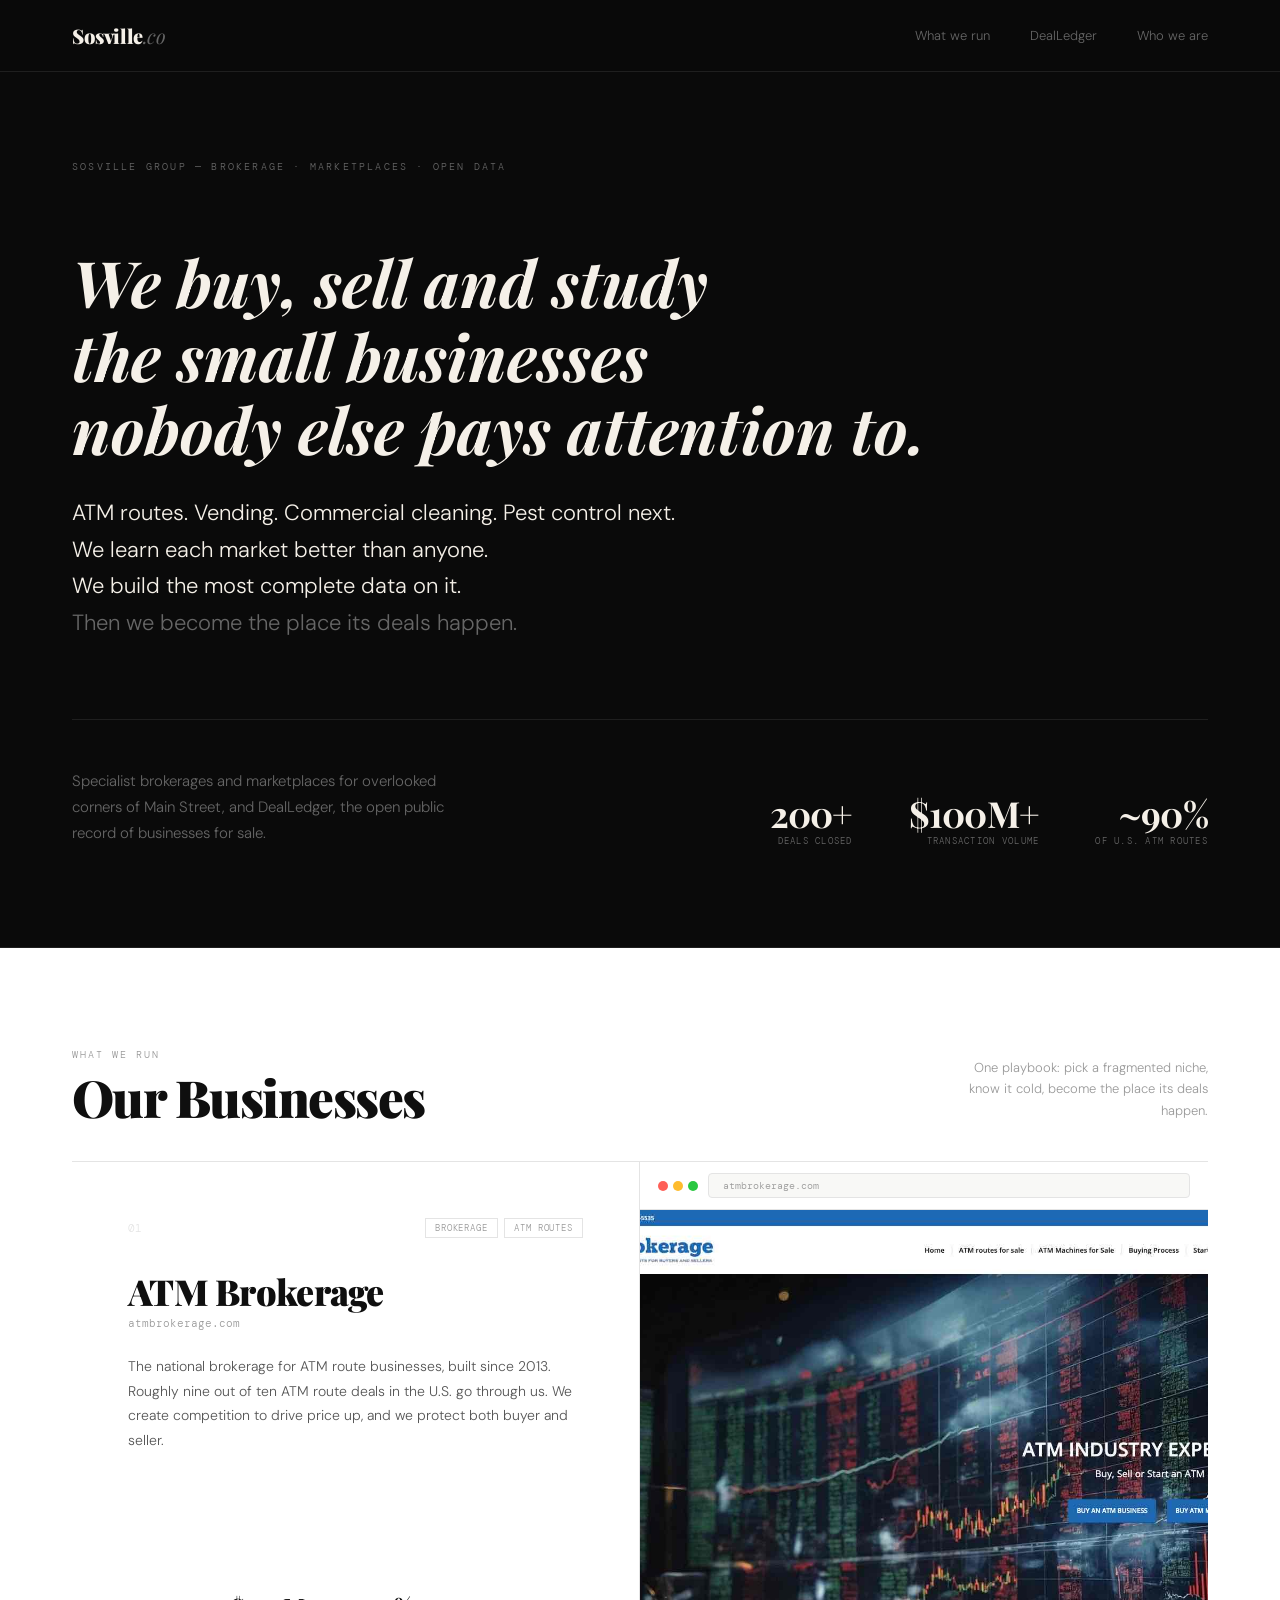
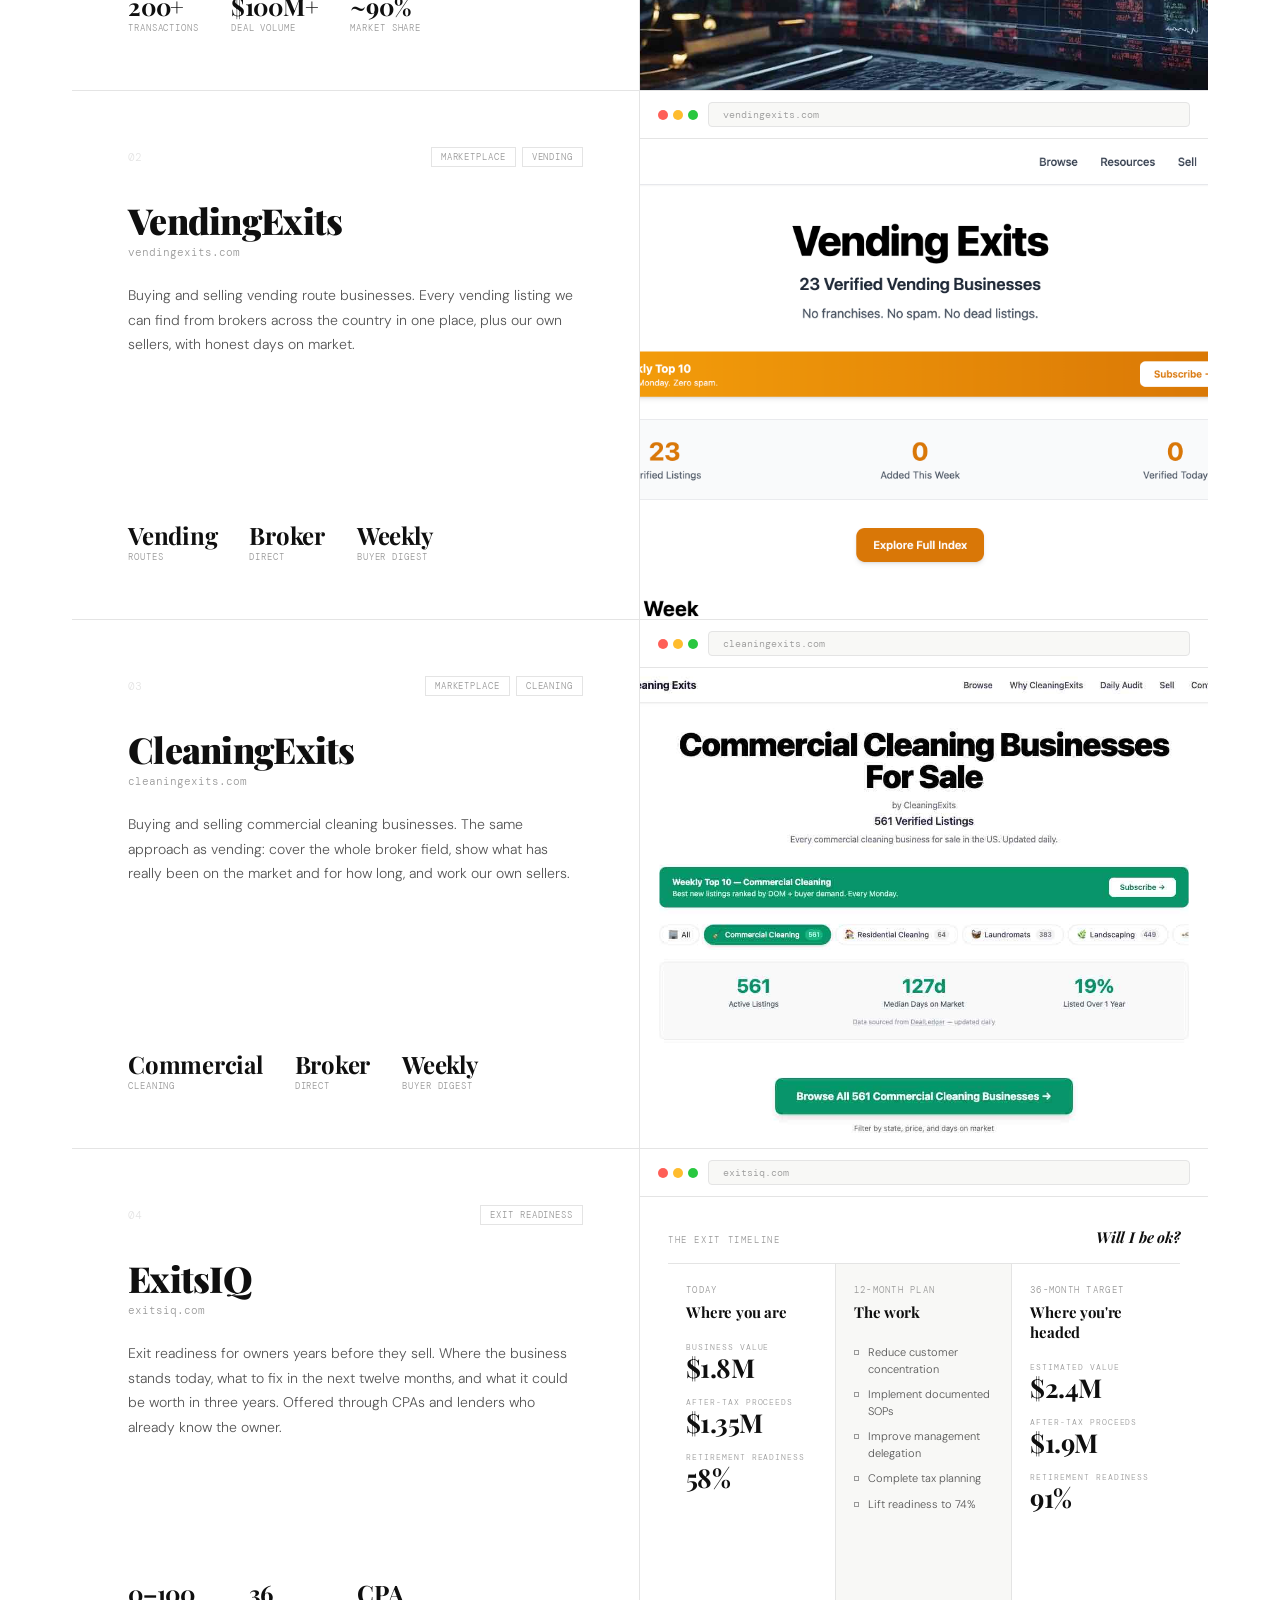
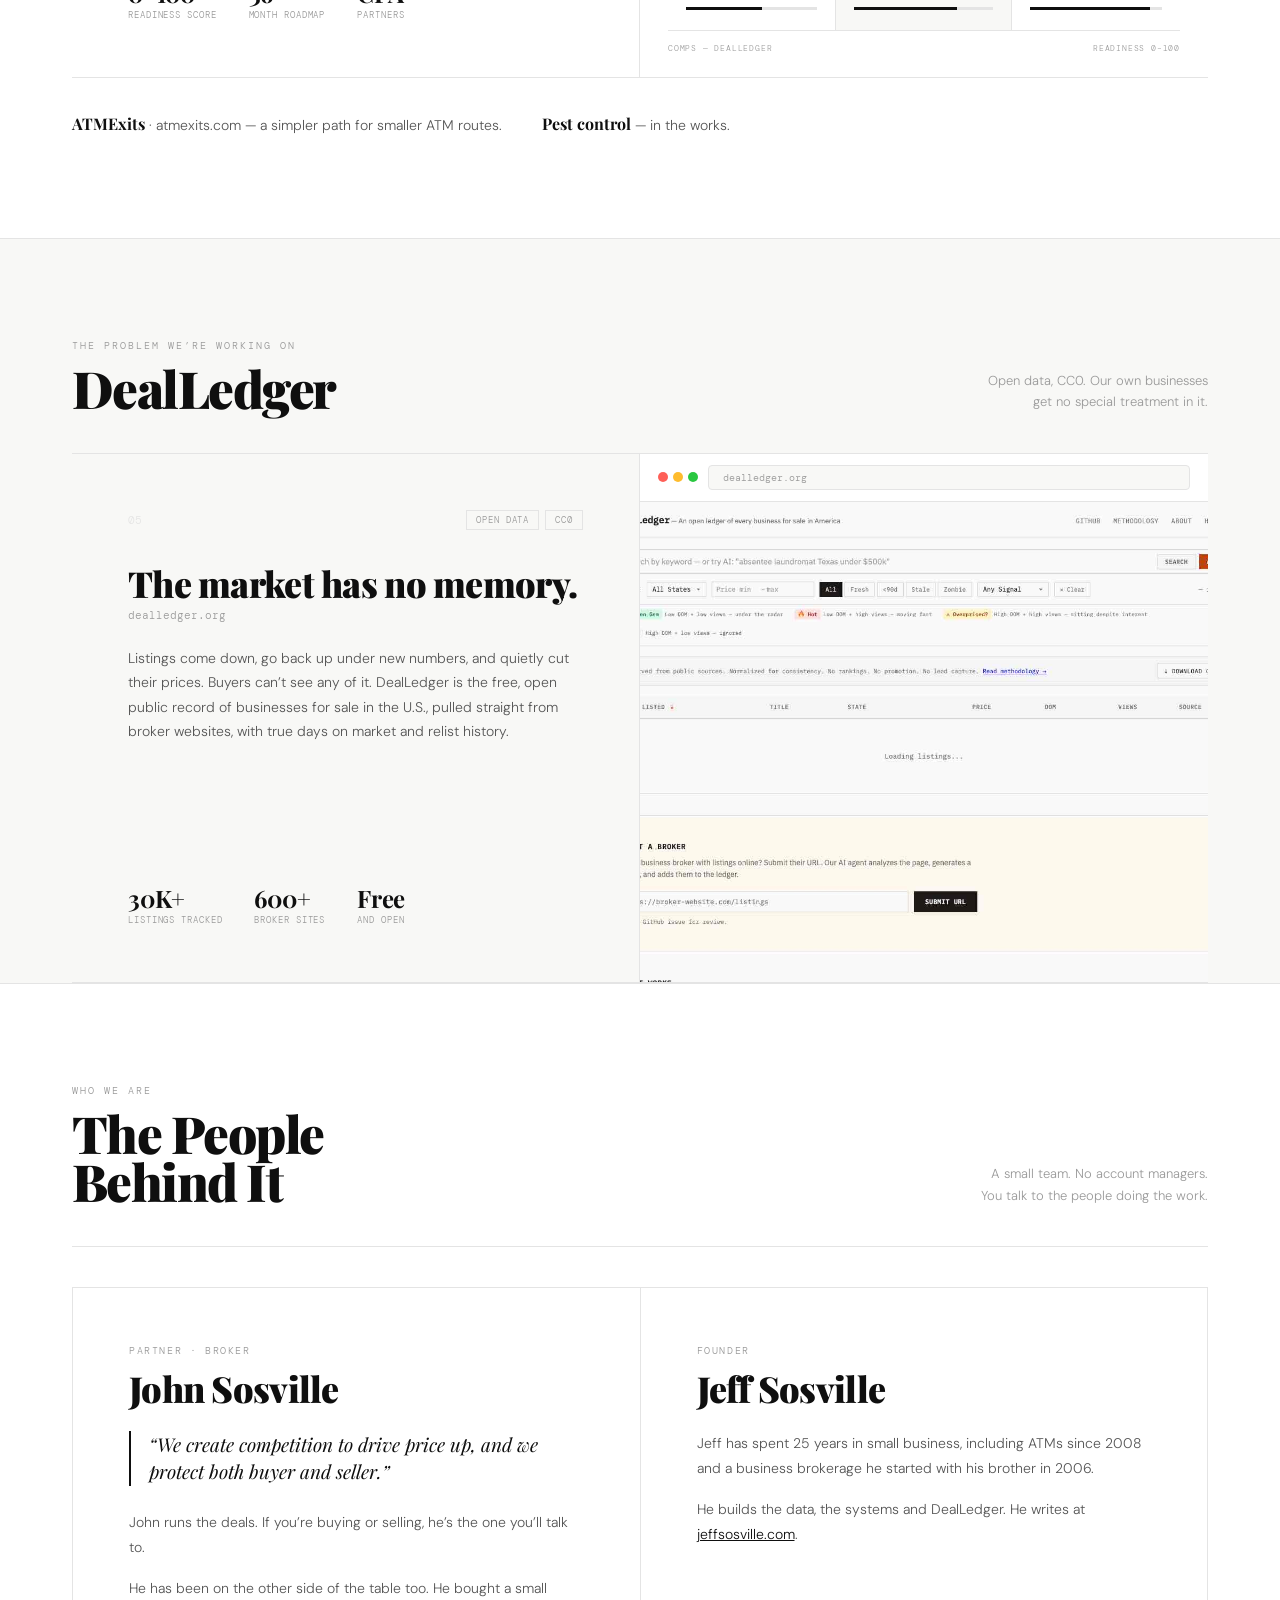
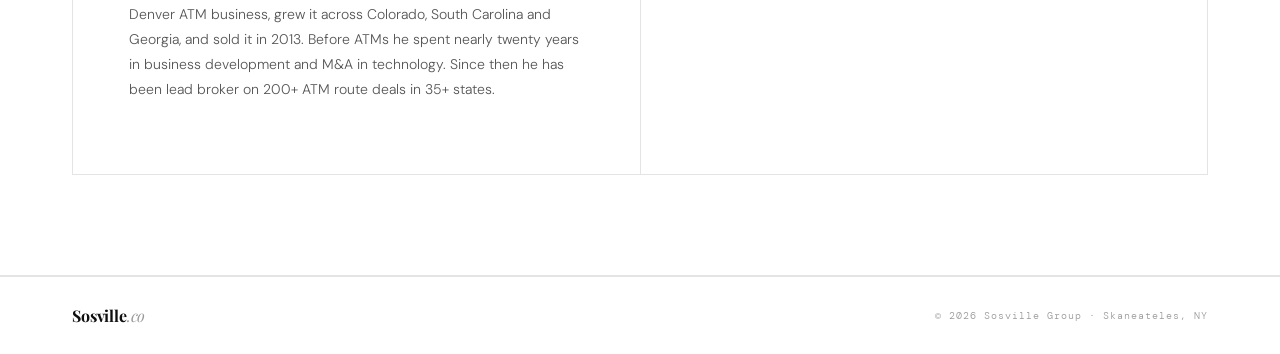
==== commit ab8b1e2f: "Remove the Talk to John contact section and its nav button Co-Authored-By: Claude Opus 5.5 <noreply@" ====
--- a/index.html
+++ b/index.html
@@ -239,7 +239,6 @@
     <a href="#work">What we run</a>
     <a href="#dealledger">DealLedger</a>
     <a href="#team">Who we are</a>
-    <a href="#contact" class="nav-cta">Buying or selling?</a>
   </div>
 </nav>
 
@@ -456,24 +455,6 @@
   </div>
 </section>
 
-<!-- CTA -->
-<section id="contact" class="cta">
-  <div class="r">
-    <div class="sec-label" style="justify-content:center;display:flex;margin-bottom:28px;">Buying or Selling?</div>
-    <h2>Talk to<br><em>John.</em></h2>
-    <p class="cta-sub">888-430-5535 &middot; info@atmbrokerage.com</p>
-    <a class="cta-email" href="mailto:info@sosville.co">info@sosville.co</a>
-    <div class="cta-row">
-      <a class="cta-link" href="https://atmbrokerage.com" target="_blank">ATM Brokerage &#8599;</a>
-      <a class="cta-link" href="https://vendingexits.com" target="_blank">VendingExits &#8599;</a>
-      <a class="cta-link" href="https://cleaningexits.com" target="_blank">CleaningExits &#8599;</a>
-      <a class="cta-link" href="https://atmexits.com" target="_blank">ATMExits &#8599;</a>
-      <a class="cta-link" href="https://www.exitsiq.com" target="_blank">ExitsIQ &#8599;</a>
-      <a class="cta-link" href="https://dealledger.org" target="_blank">DealLedger &#8599;</a>
-    </div>
-  </div>
-</section>
-
 <footer>
   <div class="f-l">Sosville<span>.co</span></div>
   <div class="f-r">&copy; 2026 Sosville Group &middot; Skaneateles, NY</div>
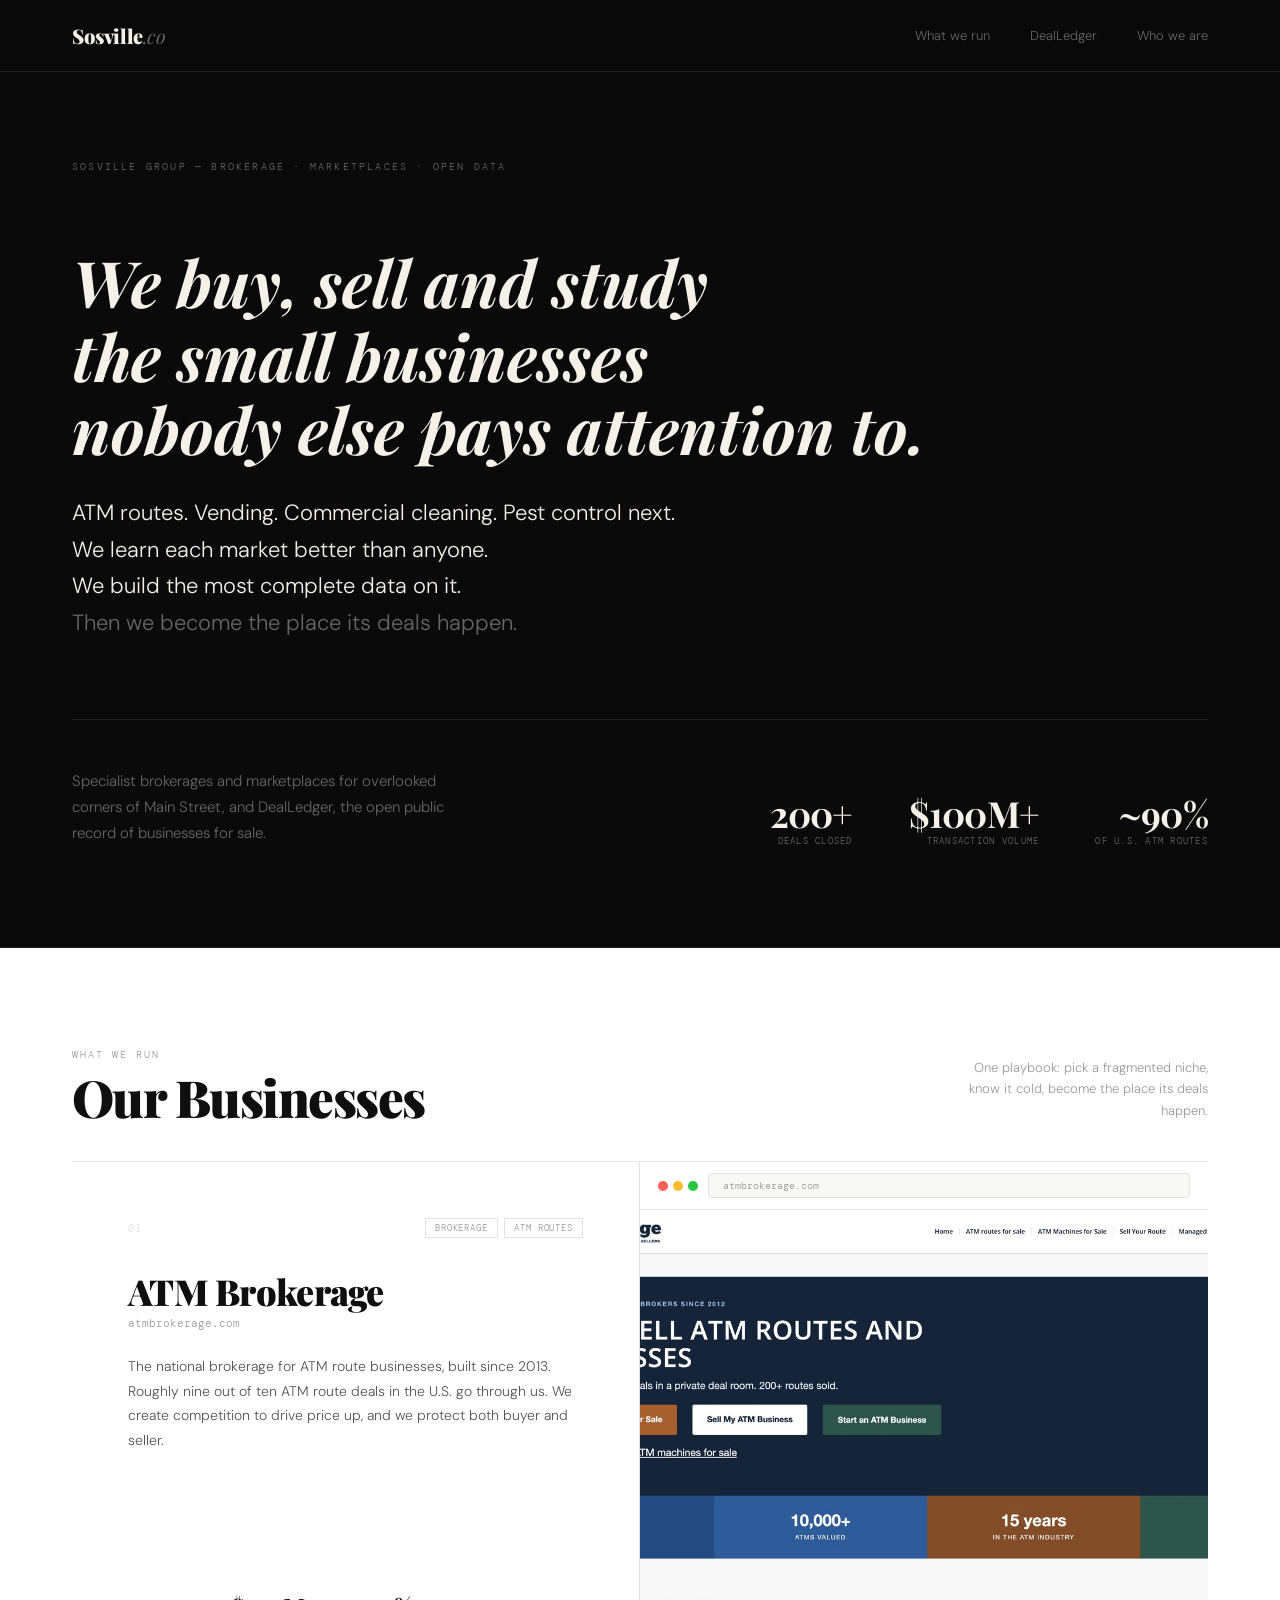
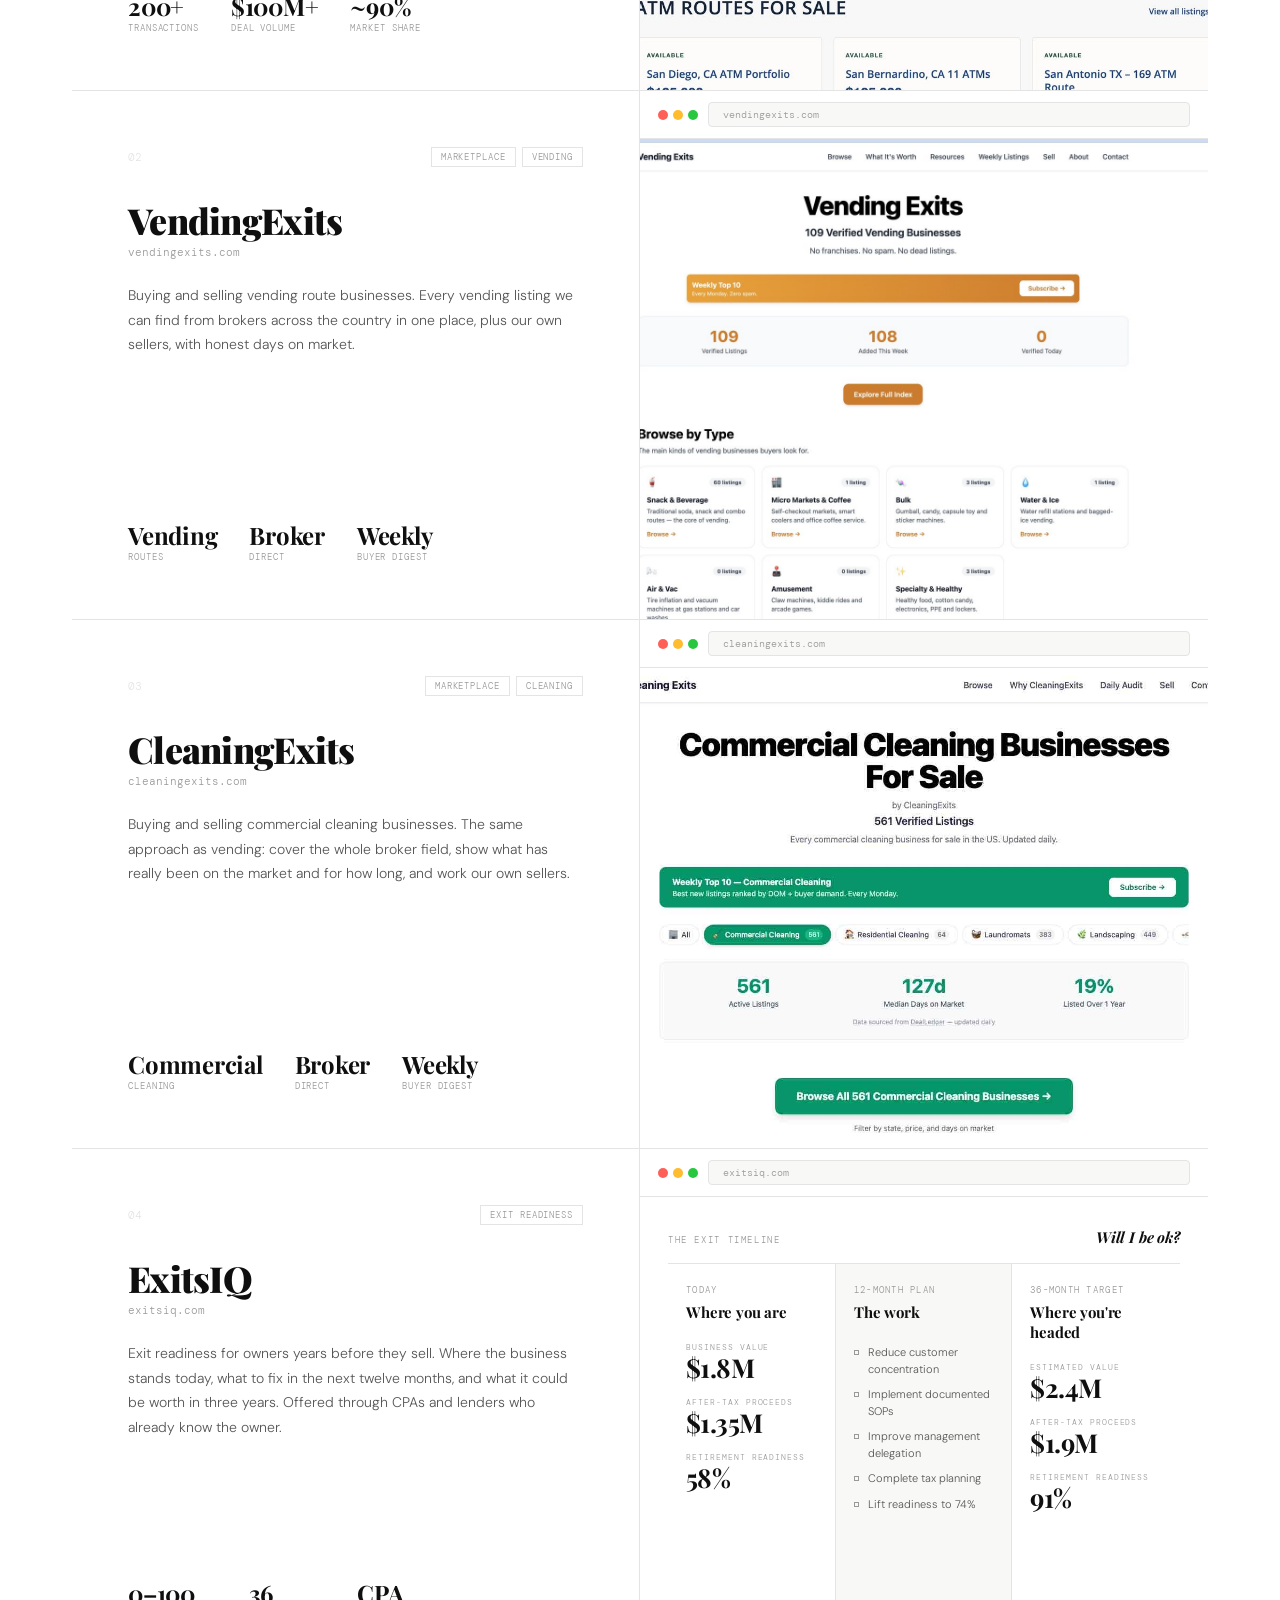
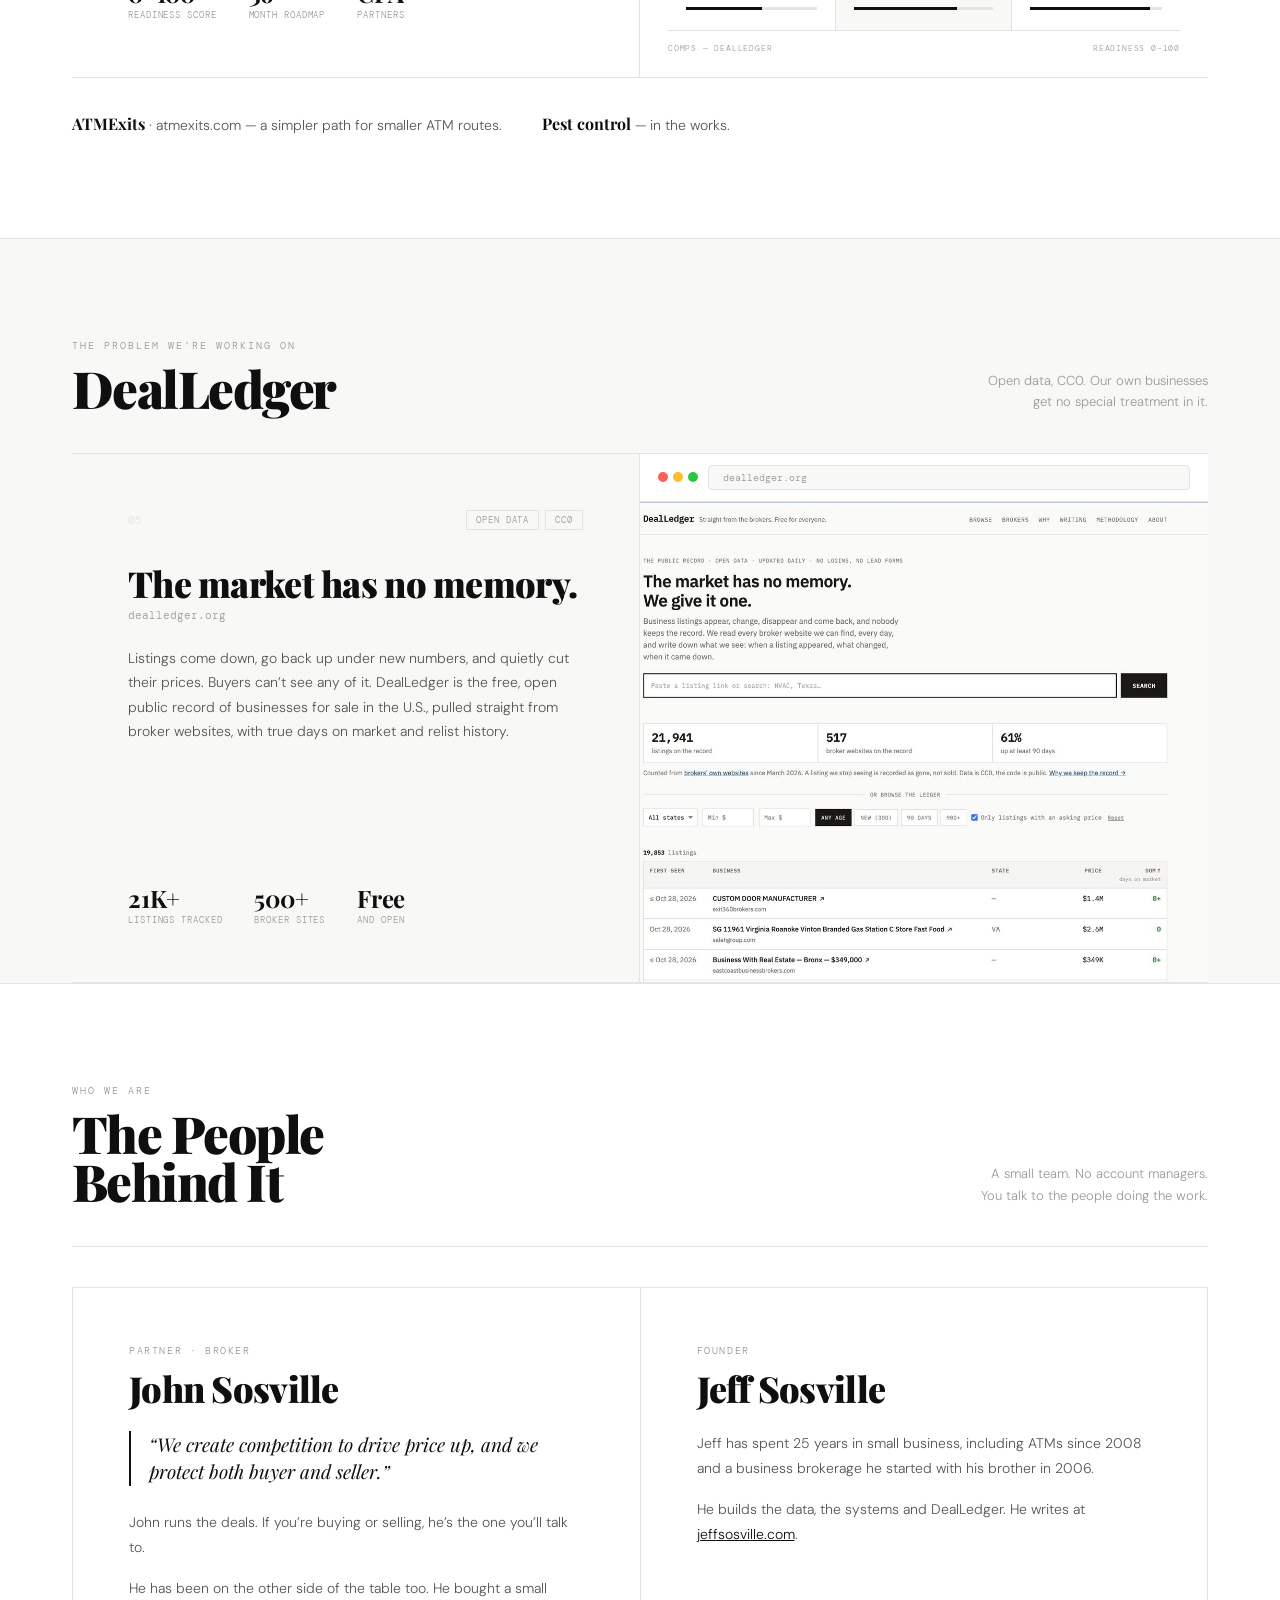
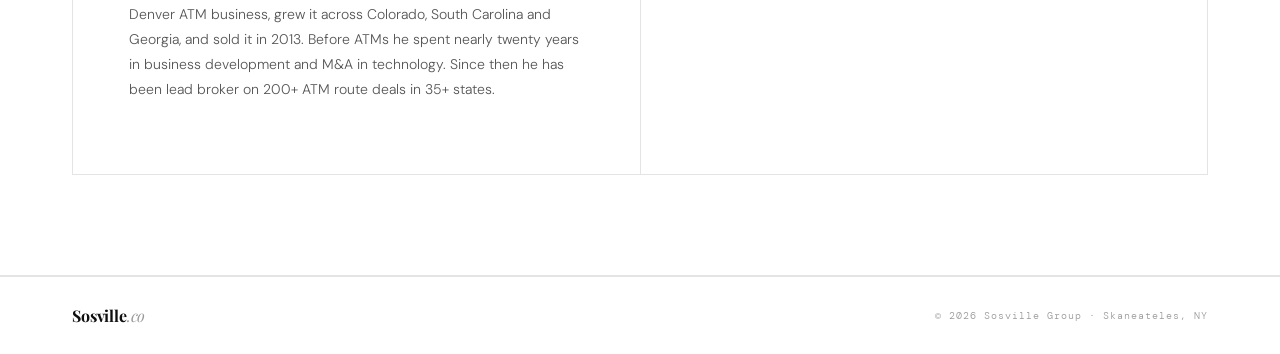
==== commit 13a2aec1: "Update DealLedger and VendingExits screenshots; match DealLedger stats to the live site Co-Authored-" ====
--- a/index.html
+++ b/index.html
@@ -416,7 +416,7 @@
       <div class="p-name">The market has no memory.</div>
       <div class="p-url">dealledger.org</div>
       <p class="p-desc">Listings come down, go back up under new numbers, and quietly cut their prices. Buyers can&rsquo;t see any of it. DealLedger is the free, open public record of businesses for sale in the U.S., pulled straight from broker websites, with true days on market and relist history.</p>
-      <div class="p-metrics"><div><div class="pm-n">30K+</div><div class="pm-l">Listings Tracked</div></div><div><div class="pm-n">600+</div><div class="pm-l">Broker Sites</div></div><div><div class="pm-n">Free</div><div class="pm-l">And Open</div></div></div>
+      <div class="p-metrics"><div><div class="pm-n">21K+</div><div class="pm-l">Listings Tracked</div></div><div><div class="pm-n">500+</div><div class="pm-l">Broker Sites</div></div><div><div class="pm-n">Free</div><div class="pm-l">And Open</div></div></div>
     </div>
     <div class="p-screen">
       <div class="b-chrome">
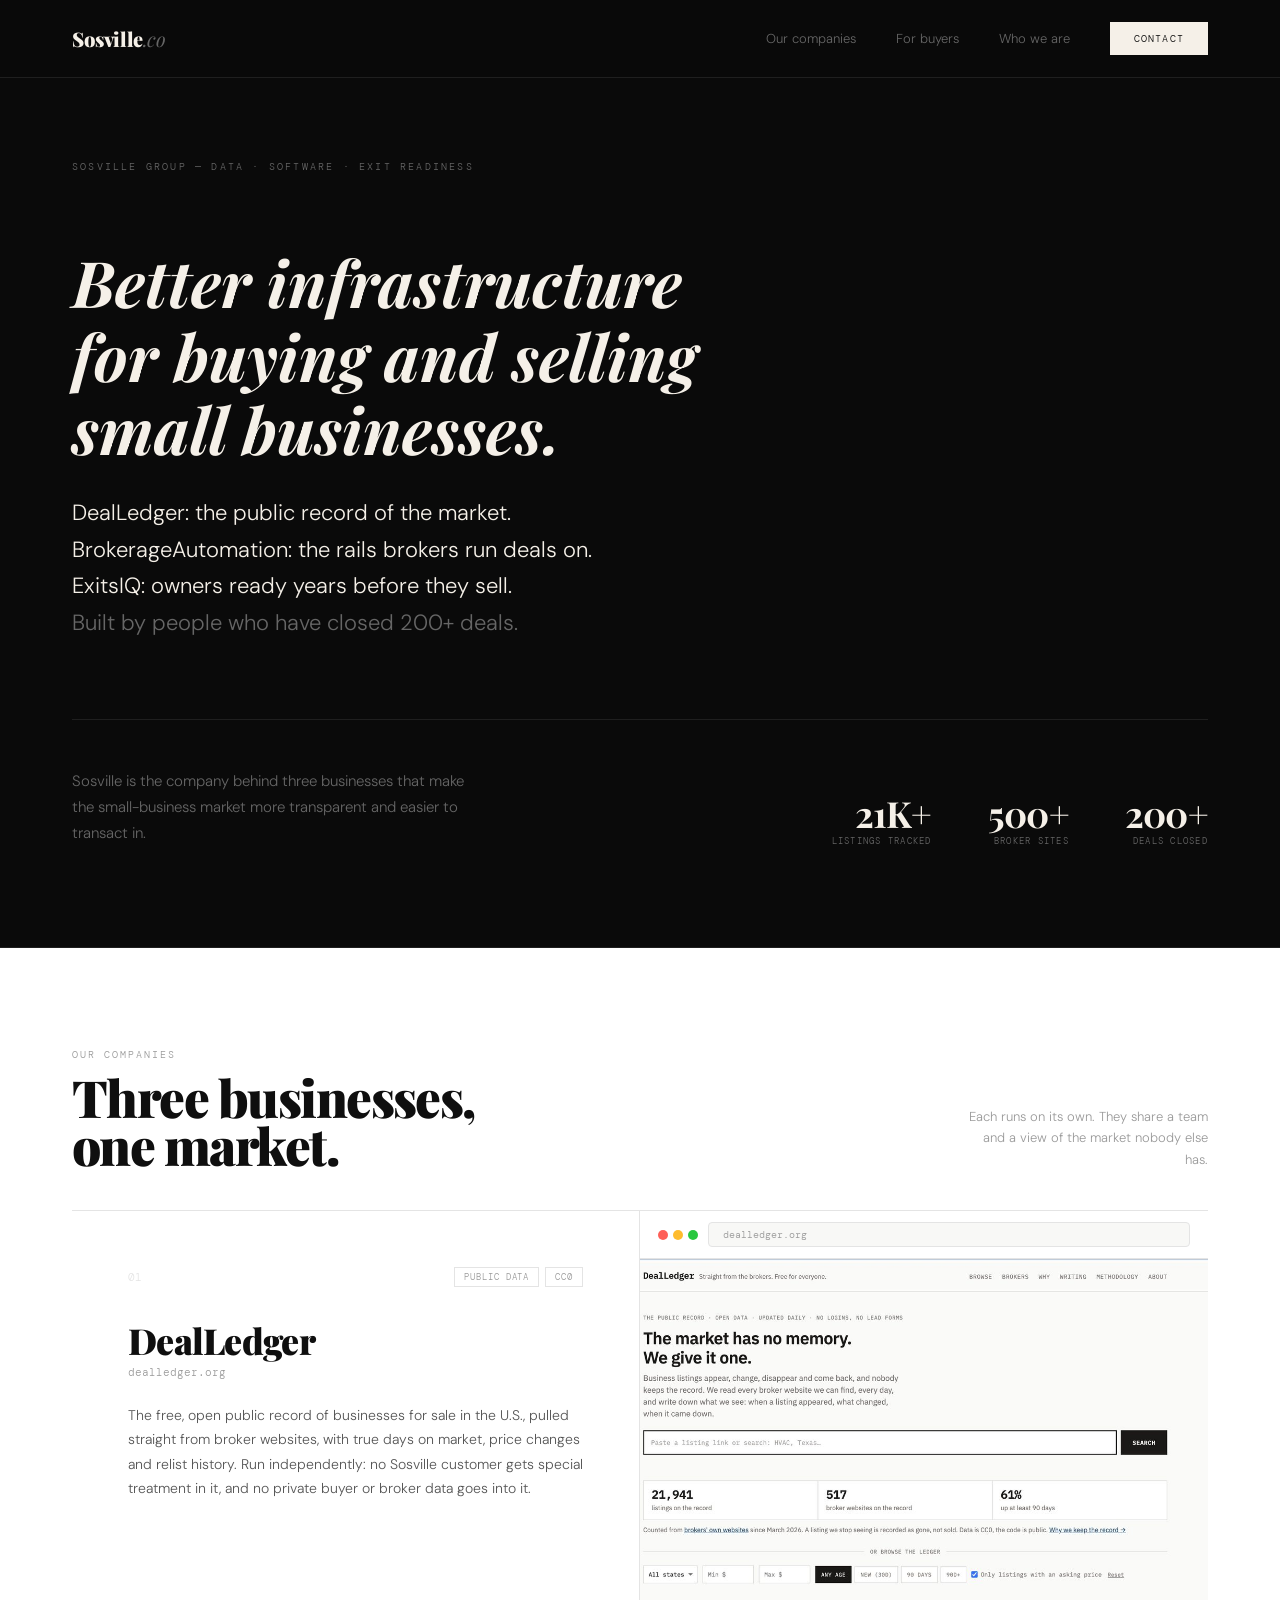
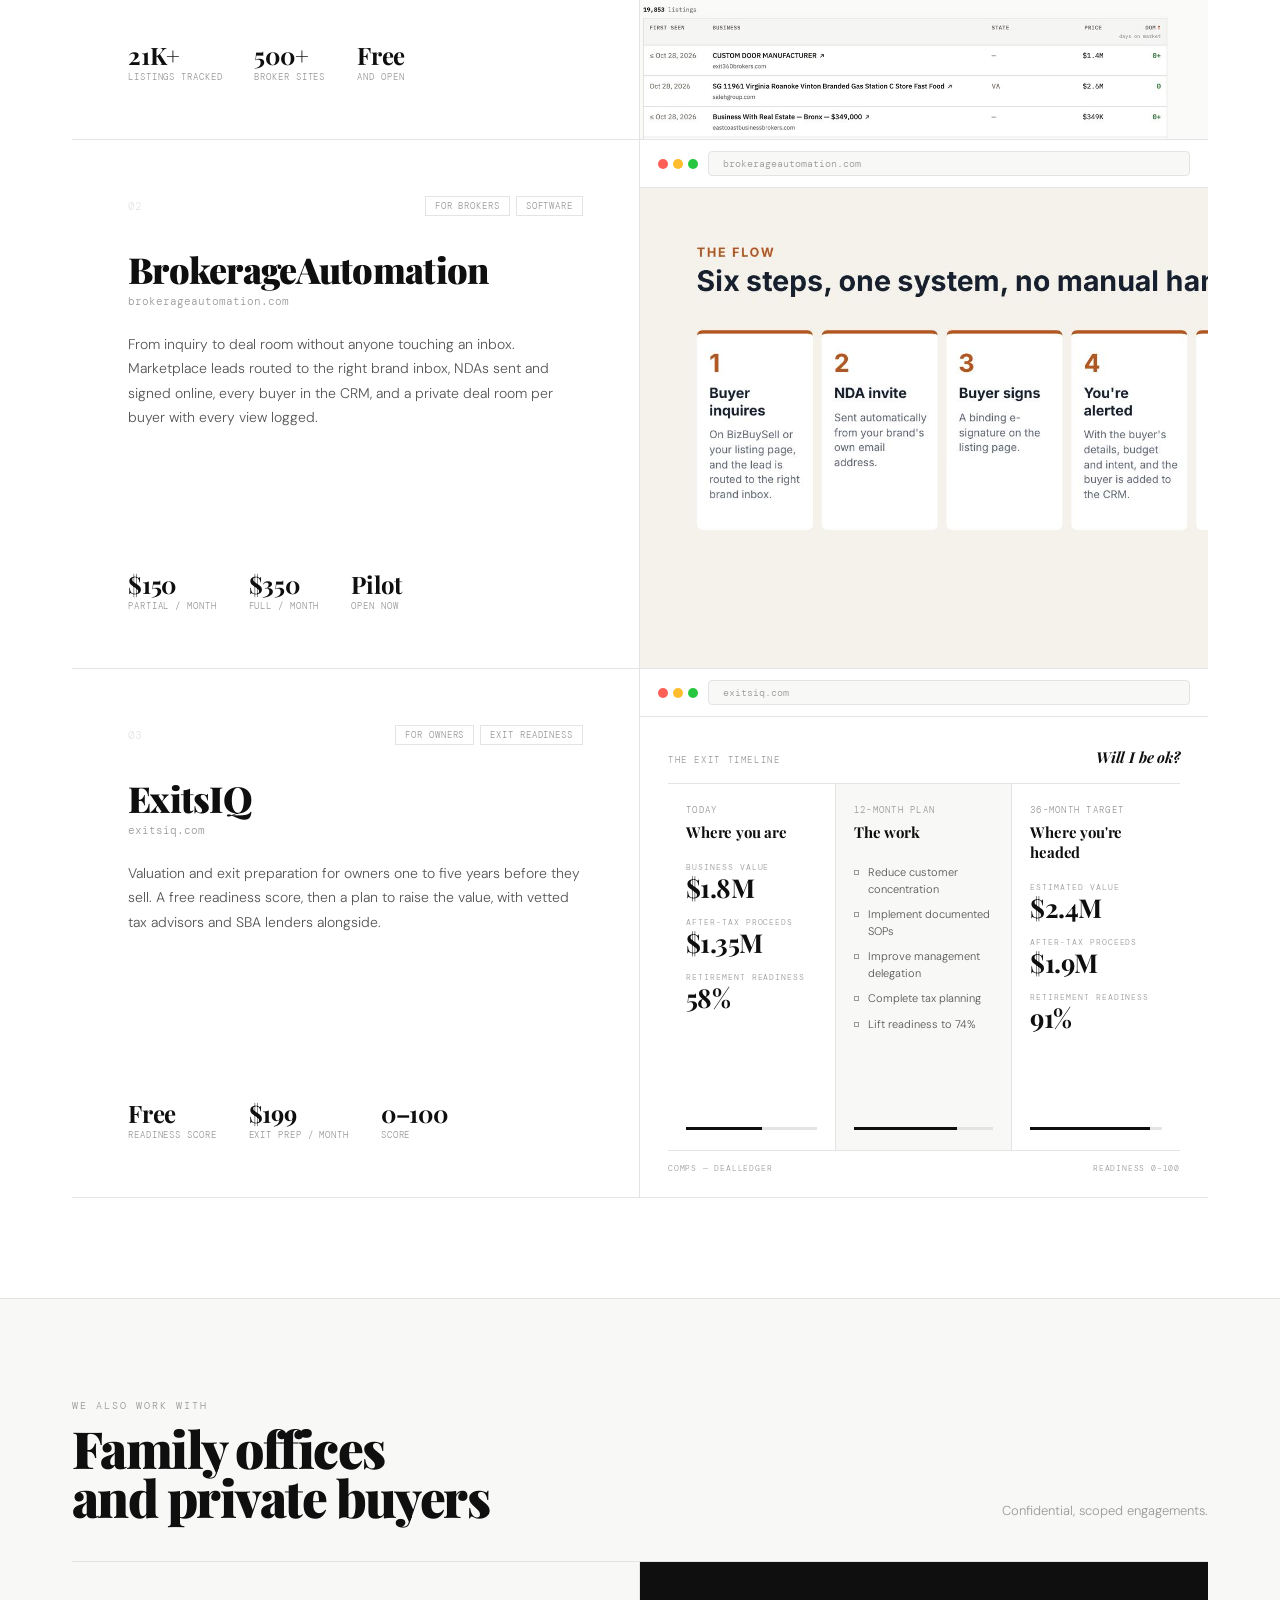
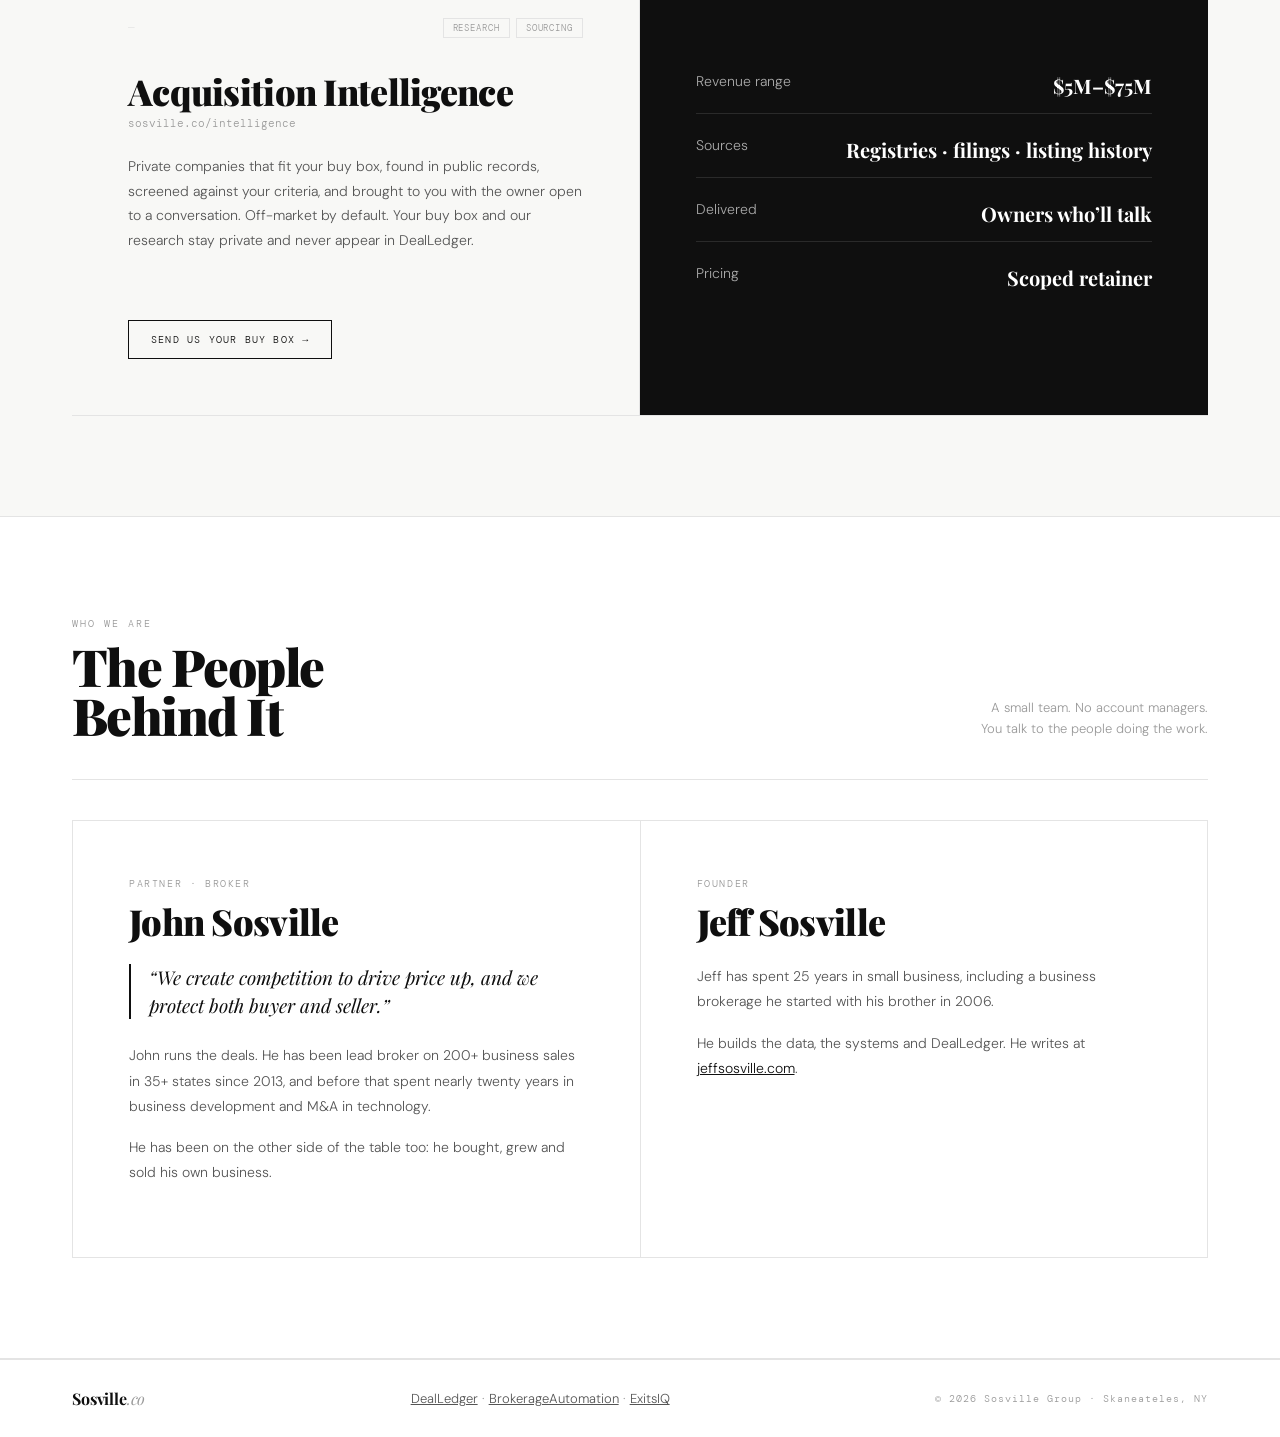
==== commit 5c74f861: "Holdco site: DealLedger, BrokerageAutomation, ExitsIQ; brokerage and intelligence pages Co-Authored-" ====
--- a/index.html
+++ b/index.html
@@ -3,8 +3,8 @@
 <head>
 <meta charset="UTF-8">
 <meta name="viewport" content="width=device-width, initial-scale=1.0">
-<title>Sosville Group</title>
-<meta name="description" content="Sosville Group runs specialist brokerages and marketplaces for overlooked corners of Main Street, and DealLedger, the open public record of businesses for sale.">
+<title>Sosville — Infrastructure for buying and selling businesses</title>
+<meta name="description" content="Sosville is the company behind DealLedger, BrokerageAutomation.com and ExitsIQ: infrastructure for buying and selling small businesses.">
 <link rel="preconnect" href="https://fonts.googleapis.com">
 <link href="https://fonts.googleapis.com/css2?family=Playfair+Display:ital,wght@0,400;0,700;0,900;1,400;1,700&family=DM+Sans:wght@300;400;500&family=DM+Mono:wght@400;500&display=swap" rel="stylesheet">
 <style>
@@ -229,120 +229,113 @@
   .cta{padding:100px 24px}
   footer{flex-direction:column;gap:10px;padding:24px;text-align:center}
 }
+.p-cta{display:inline-block;font-family:'DM Mono',monospace;font-size:10px;letter-spacing:.12em;text-transform:uppercase;border:1px solid var(--black);padding:12px 22px;margin-top:28px;align-self:flex-start}
+.price-row{display:flex;gap:32px;margin-top:auto}
+.hero-ctas{display:flex;gap:16px;flex-wrap:wrap;margin-top:40px}
+.hero-ctas a{font-family:'DM Mono',monospace;font-size:11px;letter-spacing:.12em;text-transform:uppercase;padding:14px 28px;text-decoration:none;border:1px solid var(--hero-text);color:var(--hero-text);transition:opacity .2s}
+.hero-ctas a.solid{background:var(--hero-text);color:var(--hero-bg)}
+.hero-ctas a:hover{opacity:.7}
+.int{background:var(--black);color:var(--white);padding:56px;display:flex;flex-direction:column;justify-content:center;gap:22px}
+.int-row{display:flex;justify-content:space-between;border-bottom:1px solid #2a2a2a;padding-bottom:14px;font-size:14px;color:#aaa}
+.int-row b{font-family:'Playfair Display',serif;font-weight:700;font-size:20px;color:var(--white)}
+.f-mid{font-size:13px;color:var(--gray)}
+.f-mid a{color:var(--mid)}
+@media(max-width:1024px){.int{padding:36px 24px}}
 </style>
 </head>
 <body>
 
 <nav>
-  <a class="nav-logo" href="#">Sosville<span>.co</span></a>
+  <a class="nav-logo" href="/">Sosville<span>.co</span></a>
   <div class="nav-right">
-    <a href="#work">What we run</a>
-    <a href="#dealledger">DealLedger</a>
+    <a href="#companies">Our companies</a>
+    <a href="#buyers">For buyers</a>
     <a href="#team">Who we are</a>
+    <a class="nav-cta" href="mailto:info@sosville.co">Contact</a>
   </div>
 </nav>
 
 <!-- HERO -->
 <div class="hero">
-  <div class="hero-eyebrow">Sosville Group &mdash; Brokerage &middot; Marketplaces &middot; Open Data</div>
+  <div class="hero-eyebrow">Sosville Group &mdash; Data &middot; Software &middot; Exit Readiness</div>
 
   <div class="hero-lines">
-    <div class="hero-line-1" id="hl1">We buy, sell and study<br>the small businesses<br>nobody else pays attention to.</div>
+    <div class="hero-line-1" id="hl1">Better infrastructure<br>for buying and selling<br>small businesses.</div>
     <div class="hero-sublines">
-      <div class="hero-sub accent" id="hs1">ATM routes. Vending. Commercial cleaning. Pest control next.</div>
-      <div class="hero-sub accent" id="hs2">We learn each market better than anyone.</div>
-      <div class="hero-sub accent" id="hs3">We build the most complete data on it.</div>
-      <div class="hero-sub dim" id="hs4">Then we become the place its deals happen.</div>
+      <div class="hero-sub accent" id="hs1">DealLedger: the public record of the market.</div>
+      <div class="hero-sub accent" id="hs2">BrokerageAutomation: the rails brokers run deals on.</div>
+      <div class="hero-sub accent" id="hs3">ExitsIQ: owners ready years before they sell.</div>
+      <div class="hero-sub dim" id="hs4">Built by people who have closed 200+ deals.</div>
     </div>
   </div>
 
   <div class="hero-bottom" id="hb">
-    <p class="hero-tagline">Specialist brokerages and marketplaces for overlooked corners of Main Street, and DealLedger, the open public record of businesses for sale.</p>
+    <p class="hero-tagline">Sosville is the company behind three businesses that make the small-business market more transparent and easier to transact in.</p>
     <div class="hero-stats">
+      <div class="hs"><div class="hs-n">21K+</div><div class="hs-l">Listings Tracked</div></div>
+      <div class="hs"><div class="hs-n">500+</div><div class="hs-l">Broker Sites</div></div>
       <div class="hs"><div class="hs-n">200+</div><div class="hs-l">Deals Closed</div></div>
-      <div class="hs"><div class="hs-n">$100M+</div><div class="hs-l">Transaction Volume</div></div>
-      <div class="hs"><div class="hs-n">~90%</div><div class="hs-l">Of U.S. ATM Routes</div></div>
     </div>
   </div>
 </div>
 
-<!-- WORK -->
-<section id="work" class="sec sec-border">
+<!-- COMPANIES -->
+<section id="companies" class="sec sec-border">
   <div class="sec-head r">
     <div>
-      <div class="sec-label">What We Run</div>
-      <h2>Our Businesses</h2>
-    </div>
-    <div class="sec-note">One playbook: pick a fragmented niche, know it cold, become the place its deals happen.</div>
-  </div>
-
-  <a class="project r" href="https://atmbrokerage.com" target="_blank">
+      <div class="sec-label">Our Companies</div>
+      <h2>Three businesses,<br>one market.</h2>
+    </div>
+    <div class="sec-note">Each runs on its own. They share a team and a view of the market nobody else has.</div>
+  </div>
+  <a class="project r" href="https://dealledger.org" target="_blank">
     <div class="p-info">
       <div class="p-top">
         <span class="p-num">01</span>
-        <div class="p-tags"><span class="p-tag">Brokerage</span><span class="p-tag">ATM Routes</span></div>
-      </div>
-      <div class="p-name">ATM Brokerage</div>
-      <div class="p-url">atmbrokerage.com</div>
-      <p class="p-desc">The national brokerage for ATM route businesses, built since 2013. Roughly nine out of ten ATM route deals in the U.S. go through us. We create competition to drive price up, and we protect both buyer and seller.</p>
-      <div class="p-metrics"><div><div class="pm-n">200+</div><div class="pm-l">Transactions</div></div><div><div class="pm-n">$100M+</div><div class="pm-l">Deal Volume</div></div><div><div class="pm-n">~90%</div><div class="pm-l">Market Share</div></div></div>
+        <div class="p-tags"><span class="p-tag">Public Data</span><span class="p-tag">CC0</span></div>
+      </div>
+      <div class="p-name">DealLedger</div>
+      <div class="p-url">dealledger.org</div>
+      <p class="p-desc">The free, open public record of businesses for sale in the U.S., pulled straight from broker websites, with true days on market, price changes and relist history. Run independently: no Sosville customer gets special treatment in it, and no private buyer or broker data goes into it.</p>
+      <div class="p-metrics"><div><div class="pm-n">21K+</div><div class="pm-l">Listings Tracked</div></div><div><div class="pm-n">500+</div><div class="pm-l">Broker Sites</div></div><div><div class="pm-n">Free</div><div class="pm-l">And Open</div></div></div>
     </div>
     <div class="p-screen">
       <div class="b-chrome">
         <div class="b-dots"><div class="bd bd-r"></div><div class="bd bd-y"></div><div class="bd bd-g"></div></div>
-        <div class="b-addr">atmbrokerage.com</div>
-      </div>
-      <img class="p-screenshot" src="/screenshots/atmbrokerage.jpg" alt="ATM Brokerage">
+        <div class="b-addr">dealledger.org</div>
+      </div>
+      <img class="p-screenshot" src="/screenshots/dealledger.jpg" alt="DealLedger">
     </div>
   </a>
-  <a class="project r" href="https://vendingexits.com" target="_blank">
+  <a class="project r" href="https://brokerageautomation.com" target="_blank">
     <div class="p-info">
       <div class="p-top">
         <span class="p-num">02</span>
-        <div class="p-tags"><span class="p-tag">Marketplace</span><span class="p-tag">Vending</span></div>
-      </div>
-      <div class="p-name">VendingExits</div>
-      <div class="p-url">vendingexits.com</div>
-      <p class="p-desc">Buying and selling vending route businesses. Every vending listing we can find from brokers across the country in one place, plus our own sellers, with honest days on market.</p>
-      <div class="p-metrics"><div><div class="pm-n">Vending</div><div class="pm-l">Routes</div></div><div><div class="pm-n">Broker</div><div class="pm-l">Direct</div></div><div><div class="pm-n">Weekly</div><div class="pm-l">Buyer Digest</div></div></div>
+        <div class="p-tags"><span class="p-tag">For Brokers</span><span class="p-tag">Software</span></div>
+      </div>
+      <div class="p-name">BrokerageAutomation</div>
+      <div class="p-url">brokerageautomation.com</div>
+      <p class="p-desc">From inquiry to deal room without anyone touching an inbox. Marketplace leads routed to the right brand inbox, NDAs sent and signed online, every buyer in the CRM, and a private deal room per buyer with every view logged.</p>
+      <div class="p-metrics"><div><div class="pm-n">$150</div><div class="pm-l">Partial / Month</div></div><div><div class="pm-n">$350</div><div class="pm-l">Full / Month</div></div><div><div class="pm-n">Pilot</div><div class="pm-l">Open Now</div></div></div>
     </div>
     <div class="p-screen">
       <div class="b-chrome">
         <div class="b-dots"><div class="bd bd-r"></div><div class="bd bd-y"></div><div class="bd bd-g"></div></div>
-        <div class="b-addr">vendingexits.com</div>
-      </div>
-      <img class="p-screenshot" src="/screenshots/vendingexits.jpg" alt="VendingExits">
-    </div>
-  </a>
-  <a class="project r" href="https://cleaningexits.com" target="_blank">
-    <div class="p-info">
-      <div class="p-top">
-        <span class="p-num">03</span>
-        <div class="p-tags"><span class="p-tag">Marketplace</span><span class="p-tag">Cleaning</span></div>
-      </div>
-      <div class="p-name">CleaningExits</div>
-      <div class="p-url">cleaningexits.com</div>
-      <p class="p-desc">Buying and selling commercial cleaning businesses. The same approach as vending: cover the whole broker field, show what has really been on the market and for how long, and work our own sellers.</p>
-      <div class="p-metrics"><div><div class="pm-n">Commercial</div><div class="pm-l">Cleaning</div></div><div><div class="pm-n">Broker</div><div class="pm-l">Direct</div></div><div><div class="pm-n">Weekly</div><div class="pm-l">Buyer Digest</div></div></div>
-    </div>
-    <div class="p-screen">
-      <div class="b-chrome">
-        <div class="b-dots"><div class="bd bd-r"></div><div class="bd bd-y"></div><div class="bd bd-g"></div></div>
-        <div class="b-addr">cleaningexits.com</div>
-      </div>
-      <img class="p-screenshot" src="/screenshots/cleaningexits.jpg" alt="CleaningExits">
+        <div class="b-addr">brokerageautomation.com</div>
+      </div>
+      <img class="p-screenshot" style="object-position:left top" src="/screenshots/brokerage-flow.jpg" alt="BrokerageAutomation: six steps from inquiry to deal room">
     </div>
   </a>
   <a class="project r" href="https://www.exitsiq.com" target="_blank">
     <div class="p-info">
       <div class="p-top">
-        <span class="p-num">04</span>
-        <div class="p-tags"><span class="p-tag">Exit Readiness</span></div>
+        <span class="p-num">03</span>
+        <div class="p-tags"><span class="p-tag">For Owners</span><span class="p-tag">Exit Readiness</span></div>
       </div>
       <div class="p-name">ExitsIQ</div>
       <div class="p-url">exitsiq.com</div>
-      <p class="p-desc">Exit readiness for owners years before they sell. Where the business stands today, what to fix in the next twelve months, and what it could be worth in three years. Offered through CPAs and lenders who already know the owner.</p>
-      <div class="p-metrics"><div><div class="pm-n">0&ndash;100</div><div class="pm-l">Readiness Score</div></div><div><div class="pm-n">36</div><div class="pm-l">Month Roadmap</div></div><div><div class="pm-n">CPA</div><div class="pm-l">Partners</div></div></div>
+      <p class="p-desc">Valuation and exit preparation for owners one to five years before they sell. A free readiness score, then a plan to raise the value, with vetted tax advisors and SBA lenders alongside.</p>
+      <div class="p-metrics"><div><div class="pm-n">Free</div><div class="pm-l">Readiness Score</div></div><div><div class="pm-n">$199</div><div class="pm-l">Exit Prep / Month</div></div><div><div class="pm-n">0&ndash;100</div><div class="pm-l">Score</div></div></div>
     </div>
     <div class="p-screen">
       <div class="b-chrome">
@@ -391,44 +384,36 @@
       </div>
     </div>
   </a>
-
-  <div class="also r">
-    <div><b>ATMExits</b> &middot; atmexits.com &mdash; a simpler path for smaller ATM routes.</div>
-    <div><b>Pest control</b> &mdash; in the works.</div>
-  </div>
 </section>
 
-<!-- DEALLEDGER -->
-<section id="dealledger" class="sec sec-border" style="background:var(--off);padding-bottom:0">
+<!-- BUYERS -->
+<section id="buyers" class="sec sec-border" style="background:var(--off)">
   <div class="sec-head r">
     <div>
-      <div class="sec-label">The Problem We&rsquo;re Working On</div>
-      <h2>DealLedger</h2>
-    </div>
-    <div class="sec-note">Open data, CC0. Our own businesses get no special treatment in it.</div>
-  </div>
-  <a class="project r" href="https://dealledger.org" target="_blank">
+      <div class="sec-label">We Also Work With</div>
+      <h2>Family offices<br>and private buyers</h2>
+    </div>
+    <div class="sec-note">Confidential, scoped engagements.</div>
+  </div>
+  <a class="project r" href="/intelligence">
     <div class="p-info">
       <div class="p-top">
-        <span class="p-num">05</span>
-        <div class="p-tags"><span class="p-tag">Open Data</span><span class="p-tag">CC0</span></div>
-      </div>
-      <div class="p-name">The market has no memory.</div>
-      <div class="p-url">dealledger.org</div>
-      <p class="p-desc">Listings come down, go back up under new numbers, and quietly cut their prices. Buyers can&rsquo;t see any of it. DealLedger is the free, open public record of businesses for sale in the U.S., pulled straight from broker websites, with true days on market and relist history.</p>
-      <div class="p-metrics"><div><div class="pm-n">21K+</div><div class="pm-l">Listings Tracked</div></div><div><div class="pm-n">500+</div><div class="pm-l">Broker Sites</div></div><div><div class="pm-n">Free</div><div class="pm-l">And Open</div></div></div>
-    </div>
-    <div class="p-screen">
-      <div class="b-chrome">
-        <div class="b-dots"><div class="bd bd-r"></div><div class="bd bd-y"></div><div class="bd bd-g"></div></div>
-        <div class="b-addr">dealledger.org</div>
-      </div>
-      <img class="p-screenshot" src="/screenshots/dealledger.jpg" alt="DealLedger">
+        <span class="p-num">&mdash;</span>
+        <div class="p-tags"><span class="p-tag">Research</span><span class="p-tag">Sourcing</span></div>
+      </div>
+      <div class="p-name">Acquisition Intelligence</div>
+      <div class="p-url">sosville.co/intelligence</div>
+      <p class="p-desc">Private companies that fit your buy box, found in public records, screened against your criteria, and brought to you with the owner open to a conversation. Off-market by default. Your buy box and our research stay private and never appear in DealLedger.</p>
+      <span class="p-cta">Send us your buy box &rarr;</span>
+    </div>
+    <div class="int">
+      <div class="int-row"><span>Revenue range</span><b>$5M&ndash;$75M</b></div>
+      <div class="int-row"><span>Sources</span><b>Registries &middot; filings &middot; listing history</b></div>
+      <div class="int-row"><span>Delivered</span><b>Owners who&rsquo;ll talk</b></div>
+      <div class="int-row" style="border:none"><span>Pricing</span><b>Scoped retainer</b></div>
     </div>
   </a>
-
 </section>
-
 <!-- TEAM -->
 <section id="team" class="sec sec-border">
   <div class="sec-head r">
@@ -443,13 +428,13 @@
       <div class="person-role">Partner &middot; Broker</div>
       <div class="person-name">John Sosville</div>
       <blockquote>&ldquo;We create competition to drive price up, and we protect both buyer and seller.&rdquo;</blockquote>
-      <p>John runs the deals. If you&rsquo;re buying or selling, he&rsquo;s the one you&rsquo;ll talk to.</p>
-      <p>He has been on the other side of the table too. He bought a small Denver ATM business, grew it across Colorado, South Carolina and Georgia, and sold it in 2013. Before ATMs he spent nearly twenty years in business development and M&amp;A in technology. Since then he has been lead broker on 200+ ATM route deals in 35+ states.</p>
+      <p>John runs the deals. He has been lead broker on 200+ business sales in 35+ states since 2013, and before that spent nearly twenty years in business development and M&amp;A in technology.</p>
+      <p>He has been on the other side of the table too: he bought, grew and sold his own business.</p>
     </div>
     <div class="person r">
       <div class="person-role">Founder</div>
       <div class="person-name">Jeff Sosville</div>
-      <p>Jeff has spent 25 years in small business, including ATMs since 2008 and a business brokerage he started with his brother in 2006.</p>
+      <p>Jeff has spent 25 years in small business, including a business brokerage he started with his brother in 2006.</p>
       <p>He builds the data, the systems and DealLedger. He writes at <a href="https://jeffsosville.com">jeffsosville.com</a>.</p>
     </div>
   </div>
@@ -457,6 +442,7 @@
 
 <footer>
   <div class="f-l">Sosville<span>.co</span></div>
+  <div class="f-mid"><a href="https://dealledger.org">DealLedger</a> &middot; <a href="https://brokerageautomation.com">BrokerageAutomation</a> &middot; <a href="https://www.exitsiq.com">ExitsIQ</a></div>
   <div class="f-r">&copy; 2026 Sosville Group &middot; Skaneateles, NY</div>
 </footer>
 
